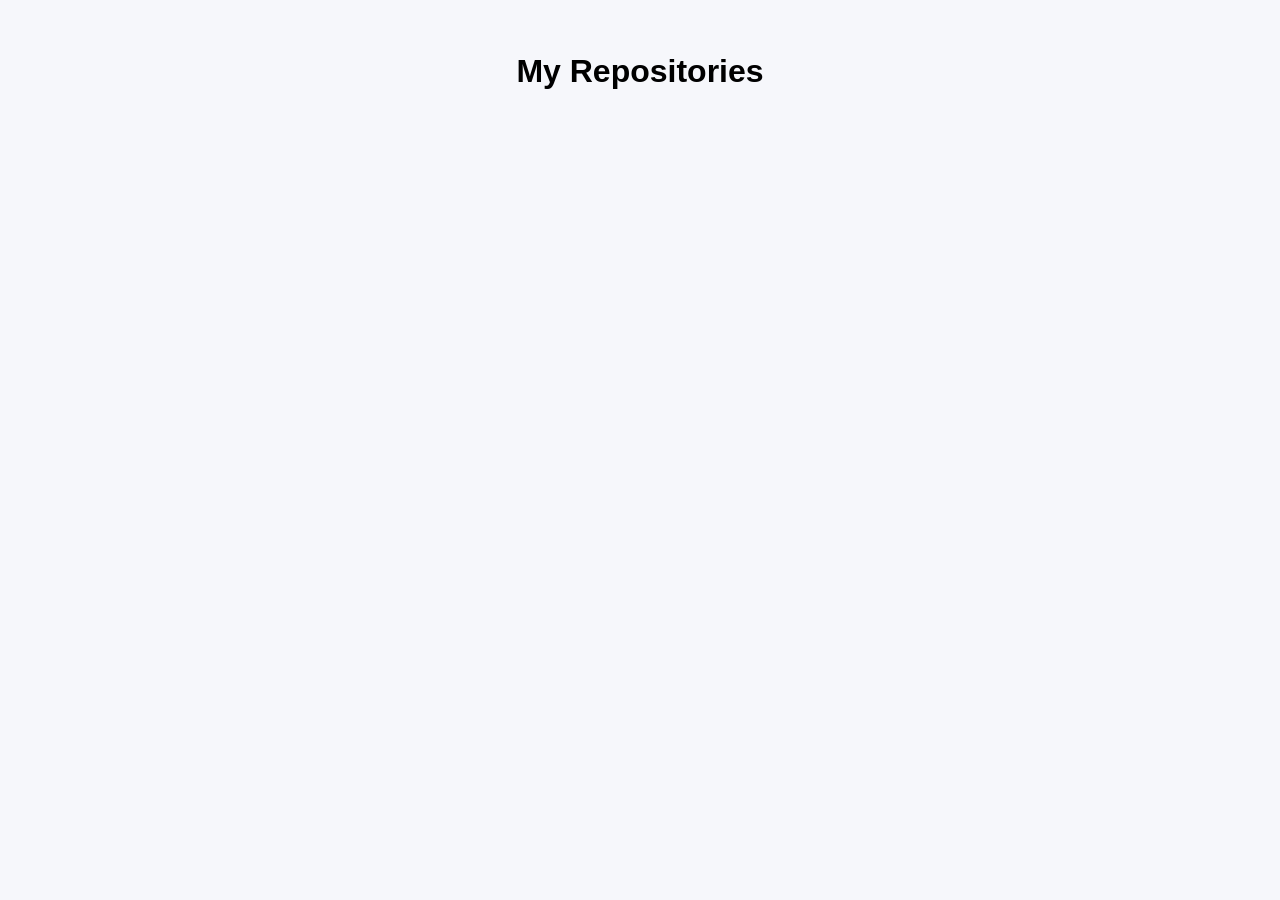
==== index.html @ da767511 "Add initial HTML, CSS, and JavaScript files for repository display Co-authored-by: Copilot <copilot@" ====
<!DOCTYPE html>
<html lang="en">
<head>
    <meta charset="UTF-8">
    <meta name="viewport" content="width=device-width, initial-scale=1.0">
    <link rel="stylesheet" href="style.css">
    <script src="index.js" defer></script>
    <title>Document</title>
</head>
<body>
  <main>
    <h1>My Repositories</h1>
    <div id="repos"></div>
  </main>
</body>
</html>
---- style.css ----
body {
    margin: 0;
    padding: 2rem;
    font-family: Arial, sans-serif;
    background: #f6f7fb;
}

body h1 {
    text-align: center;
    margin-bottom: 2rem;
}

#repos {
    width: min(100%, 960px);
    margin: 0 auto;
    display: grid;
    gap: 2rem;
}

.language-group h2 {
    margin: 0 0 1rem;
}

.repo-list {
    display: grid;
    gap: 1rem;
}

.repo-card {
    display: block;
    padding: 1rem;
    border-radius: 12px;
    background: white;
    color: inherit;
    text-decoration: none;
    box-shadow: 0 2px 10px rgba(0, 0, 0, 0.08);
}
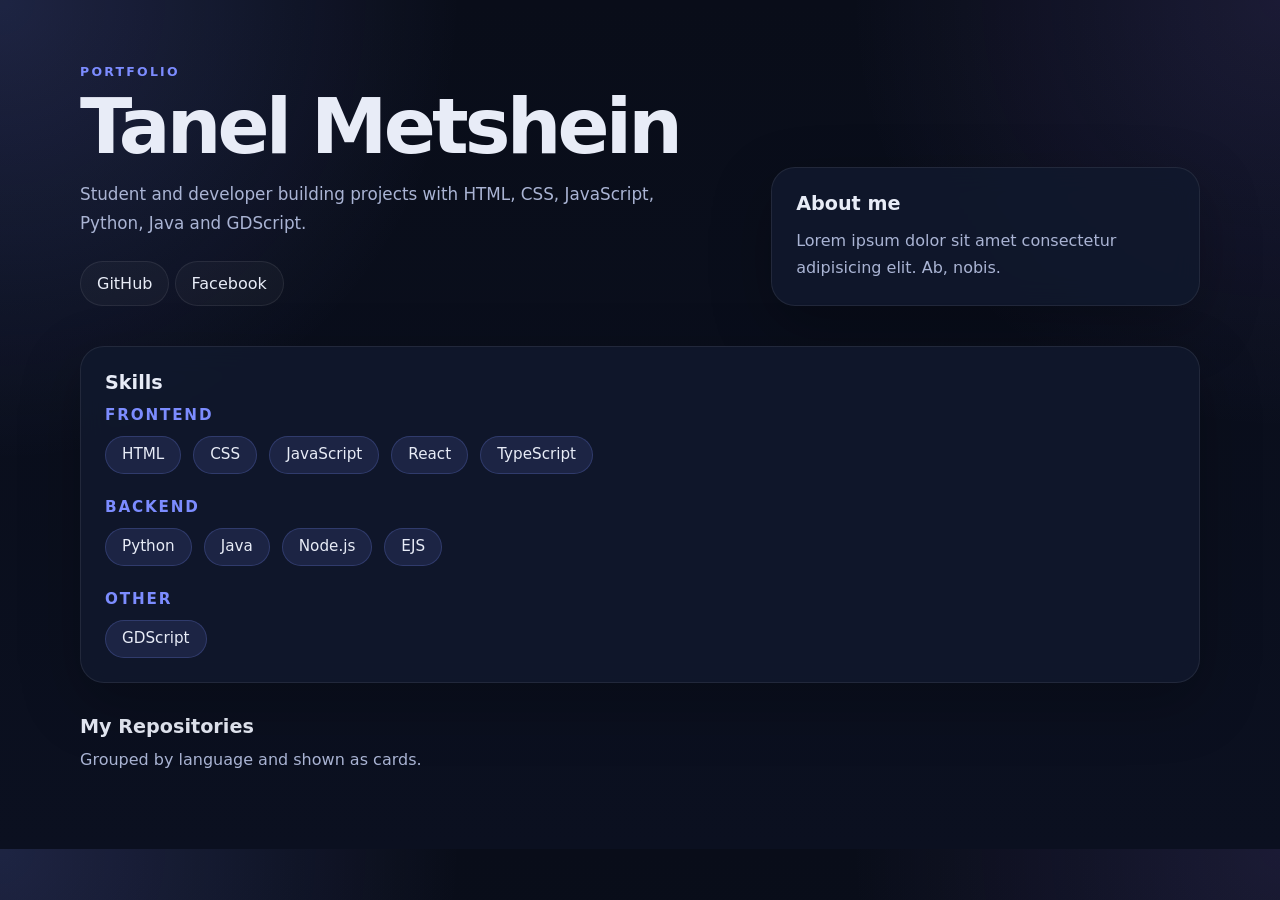
==== commit cbec3658: "Enhance portfolio layout and styling; add skills and social links sections" ====
--- a/index.html
+++ b/index.html
@@ -1,16 +1,75 @@
 <!DOCTYPE html>
 <html lang="en">
+
 <head>
     <meta charset="UTF-8">
     <meta name="viewport" content="width=device-width, initial-scale=1.0">
     <link rel="stylesheet" href="style.css">
     <script src="index.js" defer></script>
-    <title>Document</title>
+    <title>Tanel Metshein</title>
 </head>
+
 <body>
-  <main>
-    <h1>My Repositories</h1>
-    <div id="repos"></div>
-  </main>
+    <header class="hero">
+        <div class="container hero-grid">
+            <div>
+                <p class="eyebrow">Portfolio</p>
+                <h1>Tanel Metshein</h1>
+                <p class="tagline">Student and developer building projects with HTML, CSS, JavaScript, Python, Java and GDScript.</p>
+                <div class="social-links">
+                    <a href="https://github.com/w1ttyrat" target="_blank" rel="noopener noreferrer">GitHub</a>
+                    <a href="https://www.facebook.com/profile.php?id=100008876081985" target="_blank" rel="noopener noreferrer">Facebook</a>
+                </div>
+            </div>
+
+            <div class="hero-card">
+                <h2>About me</h2>
+                <p>Lorem ipsum dolor sit amet consectetur adipisicing elit. Ab, nobis.</p>
+            </div>
+        </div>
+    </header>
+
+    <main class="container">
+        <section class="skills-panel">
+            <h2>Skills</h2>
+            
+            <div class="skill-group">
+                <h3>Frontend</h3>
+                <div class="skill-tags">
+                    <span>HTML</span>
+                    <span>CSS</span>
+                    <span>JavaScript</span>
+                    <span>React</span>
+                    <span>TypeScript</span>
+                </div>
+            </div>
+
+            <div class="skill-group">
+                <h3>Backend</h3>
+                <div class="skill-tags">
+                    <span>Python</span>
+                    <span>Java</span>
+                    <span>Node.js</span>
+                    <span>EJS</span>
+                </div>
+            </div>
+
+            <div class="skill-group">
+                <h3>Other</h3>
+                <div class="skill-tags">
+                    <span>GDScript</span>
+                </div>
+            </div>
+        </section>
+
+        <section class="projects">
+            <div class="section-heading">
+                <h2>My Repositories</h2>
+                <p>Grouped by language and shown as cards.</p>
+            </div>
+            <div id="repos"></div>
+        </section>
+    </main>
 </body>
+
 </html>
--- a/style.css
+++ b/style.css
@@ -1,37 +1,255 @@
+:root {
+    --bg: #0b1020;
+    --surface: #11182d;
+    --surface-2: #17213a;
+    --text: #e8ecf7;
+    --muted: #aab4d4;
+    --accent: #7c8cff;
+    --accent-2: #9b7cff;
+    --border: rgba(255, 255, 255, 0.08);
+    --shadow: 0 20px 60px rgba(0, 0, 0, 0.25);
+}
+
+* {
+    box-sizing: border-box;
+}
+
+html {
+    scroll-behavior: smooth;
+}
+
 body {
     margin: 0;
-    padding: 2rem;
-    font-family: Arial, sans-serif;
-    background: #f6f7fb;
-}
-
-body h1 {
-    text-align: center;
-    margin-bottom: 2rem;
-}
-
-#repos {
-    width: min(100%, 960px);
+    font-family: Inter, system-ui, -apple-system, BlinkMacSystemFont, 'Segoe UI', sans-serif;
+    color: var(--text);
+    background:
+        radial-gradient(circle at top left, rgba(124, 140, 255, 0.18), transparent 30%),
+        radial-gradient(circle at top right, rgba(155, 124, 255, 0.12), transparent 28%),
+        linear-gradient(180deg, #090d19 0%, #0b1020 100%);
+}
+
+a {
+    color: inherit;
+}
+
+.container {
+    width: min(1120px, calc(100% - 2rem));
     margin: 0 auto;
-    display: grid;
-    gap: 2rem;
+}
+
+.hero {
+    padding: 4rem 0 2.5rem;
+}
+
+.hero-grid {
+    display: grid;
+    grid-template-columns: 1.4fr 0.9fr;
+    gap: 1.5rem;
+    align-items: stretch;
+}
+
+.eyebrow {
+    margin: 0 0 0.75rem;
+    color: var(--accent);
+    text-transform: uppercase;
+    letter-spacing: 0.18em;
+    font-size: 0.78rem;
+    font-weight: 700;
+}
+
+.hero h1 {
+    margin: 0;
+    font-size: clamp(2.6rem, 6vw, 5rem);
+    line-height: 0.95;
+    letter-spacing: -0.05em;
+}
+
+.tagline {
+    max-width: 58ch;
+    margin: 1rem 0 1.5rem;
+    color: var(--muted);
+    font-size: 1.05rem;
+    line-height: 1.7;
+}
+
+.hero-card, .skills-panel, .language-group, .repo-card {
+    border: 1px solid var(--border);
+    background: rgba(17, 24, 45, 0.88);
+    backdrop-filter: blur(14px);
+    box-shadow: var(--shadow);
+}
+
+.hero-card {
+    border-radius: 24px;
+    padding: 1.5rem;
+    align-self: end;
+}
+
+.hero-card h2, .skills-panel h2, .section-heading h2 {
+    margin: 0 0 0.75rem;
+    font-size: 1.2rem;
 }
 
 .language-group h2 {
     margin: 0 0 1rem;
+    font-size: 1.2rem;
+    color: var(--accent);
+    text-transform: uppercase;
+    letter-spacing: 0.12em;
+    font-weight: 600;
+    padding-bottom: 0.75rem;
+    border-bottom: 2px solid rgba(124, 140, 255, 0.3);
+}
+
+.hero-card p {
+    margin: 0;
+    color: var(--muted);
+    line-height: 1.7;
+}
+
+.social-links a {
+    display: inline-flex;
+    align-items: center;
+    justify-content: center;
+    padding: 0.75rem 1rem;
+    border-radius: 999px;
+    border: 1px solid var(--border);
+    text-decoration: none;
+    background: rgba(255, 255, 255, 0.03);
+    transition: transform 180ms ease, background 180ms ease, border-color 180ms ease;
+}
+
+.social-links a:hover {
+    transform: translateY(-2px);
+    border-color: rgba(124, 140, 255, 0.5);
+    background: rgba(124, 140, 255, 0.12);
+}
+
+main {
+    display: grid;
+    gap: 2rem;
+    padding-bottom: 4rem;
+}
+
+.skills-panel {
+    border-radius: 24px;
+    padding: 1.5rem;
+}
+
+.skill-tags {
+    display: flex;
+    flex-wrap: wrap;
+    gap: 0.75rem;
+    margin-top: 0.5rem;
+}
+
+.skill-tags span {
+    display: inline-flex;
+    align-items: center;
+    padding: 0.65rem 1rem;
+    border-radius: 999px;
+    background: rgba(124, 140, 255, 0.12);
+    color: var(--text);
+    border: 1px solid rgba(124, 140, 255, 0.22);
+    font-size: 0.95rem;
+    line-height: 1;
+}
+
+.skill-group {
+    margin-bottom: 1.5rem;
+}
+
+.skill-group h3 {
+    margin: 0 0 0.75rem;
+    color: var(--accent);
+    font-size: 0.95rem;
+    text-transform: uppercase;
+    letter-spacing: 0.12em;
+    font-weight: 600;
+}
+
+.skill-group:last-child {
+    margin-bottom: 0;
+}
+
+.projects {
+    display: grid;
+    gap: 1rem;
+}
+
+.section-heading p {
+    margin: 0;
+    color: var(--muted);
+}
+
+#repos {
+    display: grid;
+    gap: 1.5rem;
+}
+
+.language-group {
+    border-radius: 24px;
+    padding: 1.5rem;
 }
 
 .repo-list {
     display: grid;
+    grid-template-columns: repeat(auto-fit, minmax(220px, 1fr));
     gap: 1rem;
 }
 
 .repo-card {
     display: block;
     padding: 1rem;
-    border-radius: 12px;
-    background: white;
-    color: inherit;
+    border-radius: 18px;
     text-decoration: none;
-    box-shadow: 0 2px 10px rgba(0, 0, 0, 0.08);
+    transition: transform 180ms ease, border-color 180ms ease, background 180ms ease;
+    position: relative;
+    overflow: hidden;
+}
+
+.repo-card::before {
+    content: '';
+    position: absolute;
+    top: 0;
+    left: 0;
+    right: 0;
+    height: 3px;
+    background: linear-gradient(90deg, var(--accent), var(--accent-2));
+    opacity: 0;
+    transition: opacity 180ms ease;
+}
+
+.repo-card:hover::before {
+    opacity: 1;
+}
+
+.repo-card:hover {
+    transform: translateY(-3px);
+    border-color: rgba(124, 140, 255, 0.45);
+    background: rgba(124, 140, 255, 0.08);
+}
+
+.repo-card strong {
+    display: block;
+    margin-bottom: 0.45rem;
+    font-size: 1rem;
+    color: var(--text);
+}
+
+.repo-card p {
+    margin: 0;
+    color: var(--muted);
+    line-height: 1.6;
+    font-size: 0.95rem;
+}
+
+@media (max-width: 820px) {
+    .hero-grid {
+        grid-template-columns: 1fr;
+    }
+
+    .hero {
+        padding-top: 2rem;
+    }
 }
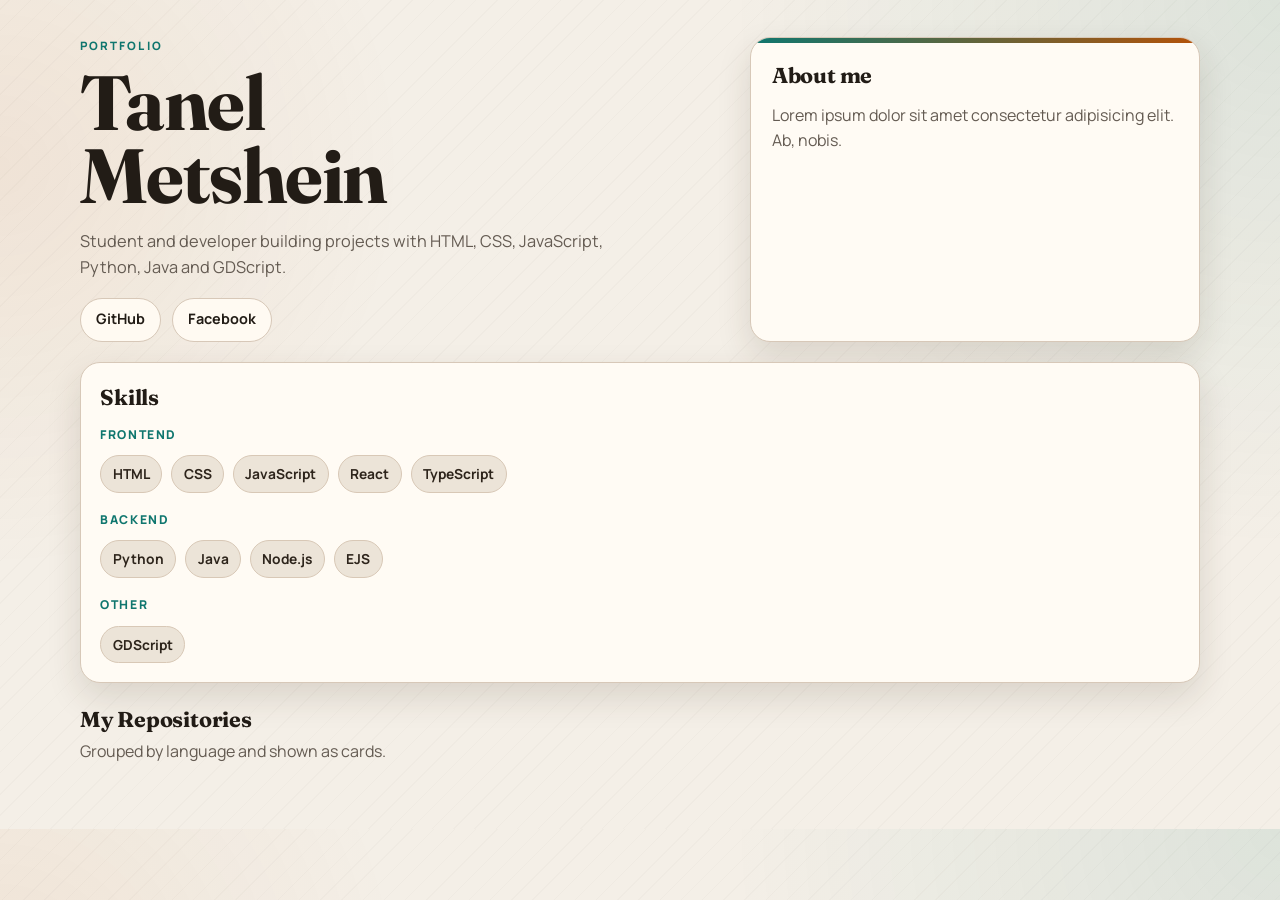
==== commit 226a64d8: "Update HTML and CSS for improved layout and styling; add font preconnect links" ====
--- a/index.html
+++ b/index.html
@@ -4,6 +4,8 @@
 <head>
     <meta charset="UTF-8">
     <meta name="viewport" content="width=device-width, initial-scale=1.0">
+    <link rel="preconnect" href="https://fonts.googleapis.com">
+    <link rel="preconnect" href="https://fonts.gstatic.com" crossorigin>
     <link rel="stylesheet" href="style.css">
     <script src="index.js" defer></script>
     <title>Tanel Metshein</title>
--- a/style.css
+++ b/style.css
@@ -1,13 +1,16 @@
+@import url('https://fonts.googleapis.com/css2?family=Manrope:wght@400;500;700;800&family=Fraunces:opsz,wght@9..144,600;9..144,700&display=swap');
+
 :root {
-    --bg: #0b1020;
-    --surface: #11182d;
-    --surface-2: #17213a;
-    --text: #e8ecf7;
-    --muted: #aab4d4;
-    --accent: #7c8cff;
-    --accent-2: #9b7cff;
-    --border: rgba(255, 255, 255, 0.08);
-    --shadow: 0 20px 60px rgba(0, 0, 0, 0.25);
+    --bg: #f4efe7;
+    --paper: #fffaf2;
+    --paper-2: #f7f1e8;
+    --ink: #221c16;
+    --muted: #645b52;
+    --line: #d7c8b8;
+    --accent: #0f766e;
+    --accent-2: #b45309;
+    --chip: #ece4d8;
+    --shadow: 0 14px 34px rgba(56, 39, 24, 0.14);
 }
 
 * {
@@ -20,12 +23,18 @@
 
 body {
     margin: 0;
-    font-family: Inter, system-ui, -apple-system, BlinkMacSystemFont, 'Segoe UI', sans-serif;
-    color: var(--text);
+    color: var(--ink);
+    font-family: "Manrope", "Segoe UI", sans-serif;
     background:
-        radial-gradient(circle at top left, rgba(124, 140, 255, 0.18), transparent 30%),
-        radial-gradient(circle at top right, rgba(155, 124, 255, 0.12), transparent 28%),
-        linear-gradient(180deg, #090d19 0%, #0b1020 100%);
+        radial-gradient(circle at 100% 0, rgba(15, 118, 110, 0.1), transparent 36%),
+        radial-gradient(circle at 0 20%, rgba(180, 83, 9, 0.08), transparent 28%),
+        repeating-linear-gradient(
+            -45deg,
+            transparent 0 14px,
+            rgba(34, 28, 22, 0.02) 14px 15px
+        ),
+        var(--bg);
+    line-height: 1.55;
 }
 
 a {
@@ -33,223 +42,271 @@
 }
 
 .container {
-    width: min(1120px, calc(100% - 2rem));
+    width: min(1120px, calc(100% - 2.4rem));
     margin: 0 auto;
 }
 
 .hero {
-    padding: 4rem 0 2.5rem;
+    padding: 2.3rem 0 1.25rem;
 }
 
 .hero-grid {
     display: grid;
-    grid-template-columns: 1.4fr 0.9fr;
-    gap: 1.5rem;
+    grid-template-columns: 1.3fr 0.9fr;
+    gap: 1.25rem;
     align-items: stretch;
 }
 
 .eyebrow {
-    margin: 0 0 0.75rem;
+    margin: 0 0 0.8rem;
     color: var(--accent);
     text-transform: uppercase;
+    font-size: 0.72rem;
     letter-spacing: 0.18em;
-    font-size: 0.78rem;
-    font-weight: 700;
+    font-weight: 800;
 }
 
 .hero h1 {
     margin: 0;
-    font-size: clamp(2.6rem, 6vw, 5rem);
+    font-family: "Fraunces", Georgia, serif;
+    font-size: clamp(2.2rem, 6vw, 4.8rem);
     line-height: 0.95;
-    letter-spacing: -0.05em;
+    letter-spacing: -0.02em;
+    max-width: 9ch;
 }
 
 .tagline {
-    max-width: 58ch;
-    margin: 1rem 0 1.5rem;
+    margin: 1rem 0 1.1rem;
+    max-width: 56ch;
     color: var(--muted);
-    font-size: 1.05rem;
-    line-height: 1.7;
-}
-
-.hero-card, .skills-panel, .language-group, .repo-card {
-    border: 1px solid var(--border);
-    background: rgba(17, 24, 45, 0.88);
-    backdrop-filter: blur(14px);
+    font-size: 1.02rem;
+}
+
+.hero-card,
+.skills-panel,
+.language-group,
+.repo-card {
+    background: color-mix(in srgb, var(--paper) 88%, white 12%);
+    border: 1px solid var(--line);
     box-shadow: var(--shadow);
 }
 
 .hero-card {
-    border-radius: 24px;
-    padding: 1.5rem;
-    align-self: end;
-}
-
-.hero-card h2, .skills-panel h2, .section-heading h2 {
-    margin: 0 0 0.75rem;
-    font-size: 1.2rem;
-}
-
-.language-group h2 {
-    margin: 0 0 1rem;
-    font-size: 1.2rem;
-    color: var(--accent);
-    text-transform: uppercase;
-    letter-spacing: 0.12em;
-    font-weight: 600;
-    padding-bottom: 0.75rem;
-    border-bottom: 2px solid rgba(124, 140, 255, 0.3);
+    border-radius: 20px;
+    padding: 1.3rem;
+    position: relative;
+    overflow: hidden;
+}
+
+.hero-card::before {
+    content: "";
+    position: absolute;
+    inset: 0 auto auto 0;
+    width: 100%;
+    height: 5px;
+    background: linear-gradient(90deg, var(--accent), var(--accent-2));
+}
+
+.hero-card h2,
+.skills-panel h2,
+.section-heading h2 {
+    margin: 0 0 0.7rem;
+    font-family: "Fraunces", Georgia, serif;
+    font-size: 1.35rem;
+    letter-spacing: -0.01em;
 }
 
 .hero-card p {
     margin: 0;
     color: var(--muted);
-    line-height: 1.7;
+}
+
+.social-links {
+    display: flex;
+    flex-wrap: wrap;
+    gap: 0.65rem;
 }
 
 .social-links a {
     display: inline-flex;
     align-items: center;
     justify-content: center;
-    padding: 0.75rem 1rem;
+    padding: 0.62rem 0.95rem;
     border-radius: 999px;
-    border: 1px solid var(--border);
+    border: 1px solid var(--line);
+    background: var(--paper);
     text-decoration: none;
-    background: rgba(255, 255, 255, 0.03);
-    transition: transform 180ms ease, background 180ms ease, border-color 180ms ease;
+    font-weight: 700;
+    font-size: 0.9rem;
+    transition: transform 160ms ease, border-color 160ms ease, background 160ms ease;
 }
 
 .social-links a:hover {
     transform: translateY(-2px);
-    border-color: rgba(124, 140, 255, 0.5);
-    background: rgba(124, 140, 255, 0.12);
+    background: #ffffff;
+    border-color: color-mix(in srgb, var(--accent) 40%, var(--line));
 }
 
 main {
     display: grid;
-    gap: 2rem;
-    padding-bottom: 4rem;
+    gap: 1.25rem;
+    padding-bottom: 3.25rem;
 }
 
 .skills-panel {
-    border-radius: 24px;
-    padding: 1.5rem;
+    border-radius: 20px;
+    padding: 1.15rem 1.2rem;
+}
+
+.skill-group {
+    margin-bottom: 1.15rem;
+}
+
+.skill-group:last-child {
+    margin-bottom: 0;
+}
+
+.skill-group h3 {
+    margin: 0 0 0.65rem;
+    color: var(--accent);
+    font-size: 0.76rem;
+    text-transform: uppercase;
+    letter-spacing: 0.13em;
+    font-weight: 800;
 }
 
 .skill-tags {
     display: flex;
     flex-wrap: wrap;
-    gap: 0.75rem;
-    margin-top: 0.5rem;
+    gap: 0.55rem;
 }
 
 .skill-tags span {
     display: inline-flex;
     align-items: center;
-    padding: 0.65rem 1rem;
+    padding: 0.45rem 0.72rem;
     border-radius: 999px;
-    background: rgba(124, 140, 255, 0.12);
-    color: var(--text);
-    border: 1px solid rgba(124, 140, 255, 0.22);
-    font-size: 0.95rem;
-    line-height: 1;
-}
-
-.skill-group {
-    margin-bottom: 1.5rem;
-}
-
-.skill-group h3 {
-    margin: 0 0 0.75rem;
+    border: 1px solid #d8c8b6;
+    background: var(--chip);
+    font-size: 0.86rem;
+    font-weight: 700;
+    color: #2d241b;
+}
+
+.projects {
+    display: grid;
+    gap: 0.8rem;
+}
+
+.section-heading h2 {
+    margin-bottom: 0.2rem;
+}
+
+.section-heading p {
+    margin: 0;
+    color: var(--muted);
+}
+
+#repos {
+    display: grid;
+    gap: 1rem;
+}
+
+.language-group {
+    border-radius: 20px;
+    padding: 1.05rem;
+}
+
+.language-group h2 {
+    margin: 0 0 0.85rem;
+    font-size: 0.9rem;
+    font-weight: 800;
+    text-transform: uppercase;
+    letter-spacing: 0.14em;
     color: var(--accent);
-    font-size: 0.95rem;
-    text-transform: uppercase;
-    letter-spacing: 0.12em;
-    font-weight: 600;
-}
-
-.skill-group:last-child {
-    margin-bottom: 0;
-}
-
-.projects {
-    display: grid;
-    gap: 1rem;
-}
-
-.section-heading p {
-    margin: 0;
-    color: var(--muted);
-}
-
-#repos {
-    display: grid;
-    gap: 1.5rem;
-}
-
-.language-group {
-    border-radius: 24px;
-    padding: 1.5rem;
+    border-bottom: 1px dashed #cbb79f;
+    padding-bottom: 0.55rem;
 }
 
 .repo-list {
     display: grid;
-    grid-template-columns: repeat(auto-fit, minmax(220px, 1fr));
-    gap: 1rem;
+    grid-template-columns: repeat(auto-fit, minmax(230px, 1fr));
+    gap: 0.8rem;
 }
 
 .repo-card {
     display: block;
-    padding: 1rem;
-    border-radius: 18px;
+    border-radius: 14px;
+    padding: 0.9rem;
     text-decoration: none;
-    transition: transform 180ms ease, border-color 180ms ease, background 180ms ease;
     position: relative;
-    overflow: hidden;
-}
-
-.repo-card::before {
-    content: '';
+    background: linear-gradient(180deg, #fffdf8 0%, #fff8ee 100%);
+    transition: transform 160ms ease, box-shadow 160ms ease, border-color 160ms ease;
+}
+
+.repo-card::after {
+    content: "";
     position: absolute;
-    top: 0;
-    left: 0;
-    right: 0;
-    height: 3px;
-    background: linear-gradient(90deg, var(--accent), var(--accent-2));
-    opacity: 0;
-    transition: opacity 180ms ease;
-}
-
-.repo-card:hover::before {
-    opacity: 1;
+    right: 0.7rem;
+    top: 0.7rem;
+    width: 8px;
+    height: 8px;
+    border-radius: 999px;
+    background: color-mix(in srgb, var(--accent) 70%, white 30%);
+    opacity: 0.35;
+    transition: opacity 160ms ease;
 }
 
 .repo-card:hover {
     transform: translateY(-3px);
-    border-color: rgba(124, 140, 255, 0.45);
-    background: rgba(124, 140, 255, 0.08);
+    border-color: #ccb89f;
+    box-shadow: 0 10px 24px rgba(58, 40, 23, 0.15);
+}
+
+.repo-card:hover::after {
+    opacity: 1;
 }
 
 .repo-card strong {
     display: block;
-    margin-bottom: 0.45rem;
-    font-size: 1rem;
-    color: var(--text);
+    margin-bottom: 0.35rem;
+    font-size: 0.98rem;
 }
 
 .repo-card p {
     margin: 0;
-    color: var(--muted);
-    line-height: 1.6;
-    font-size: 0.95rem;
-}
-
-@media (max-width: 820px) {
+    color: #62584f;
+    font-size: 0.9rem;
+    line-height: 1.45;
+}
+
+.language-group,
+.skills-panel,
+.hero-card {
+    animation: slideIn 420ms ease both;
+}
+
+@keyframes slideIn {
+    from {
+        opacity: 0;
+        transform: translateY(8px);
+    }
+    to {
+        opacity: 1;
+        transform: translateY(0);
+    }
+}
+
+@media (max-width: 900px) {
     .hero-grid {
         grid-template-columns: 1fr;
     }
 
     .hero {
-        padding-top: 2rem;
+        padding-top: 1.35rem;
+    }
+
+    .hero h1 {
+        max-width: 100%;
     }
 }
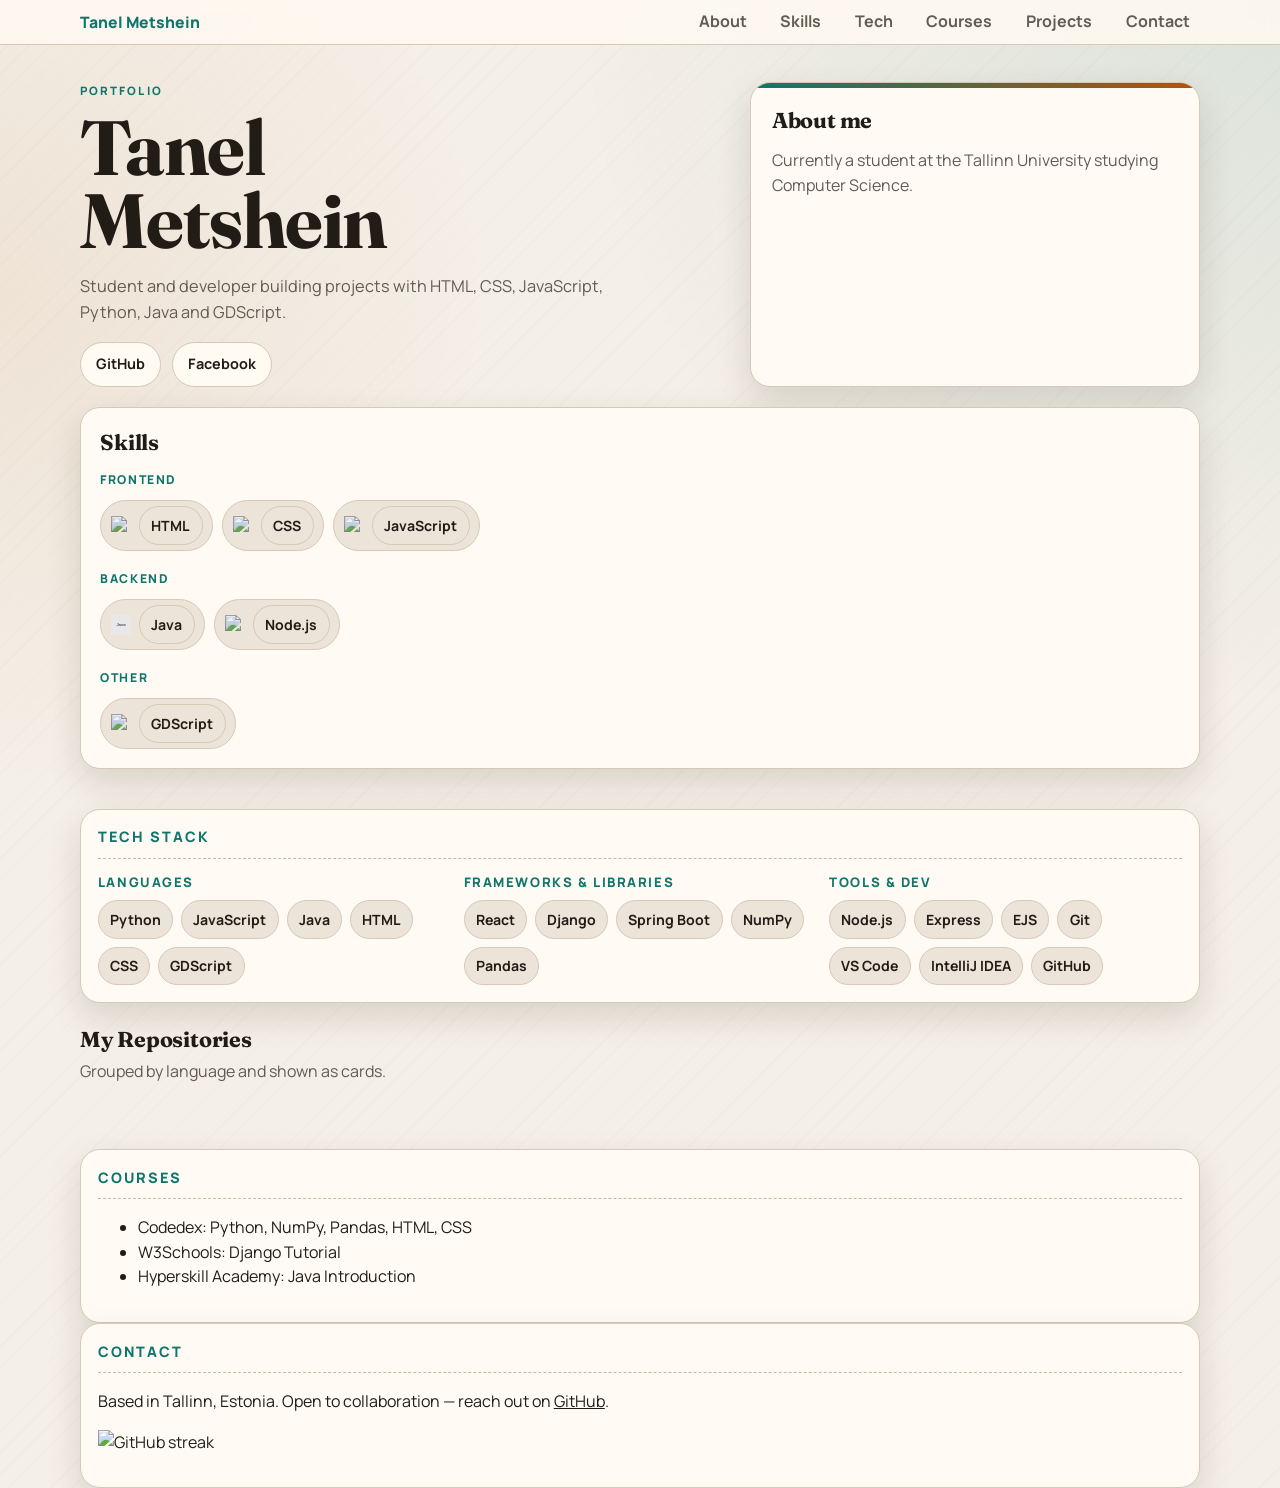
==== commit 5ab7e23d: "Enhance navigation and layout; add skills, tech stack, and courses sections with improved styling Co" ====
--- a/index.html
+++ b/index.html
@@ -11,22 +11,38 @@
     <title>Tanel Metshein</title>
 </head>
 
-<body>
+<body id="home">
+    <nav class="site-nav">
+        <div class="container nav-grid">
+            <a class="nav-brand" href="#home">Tanel Metshein</a>
+            <ul class="nav-links">
+                <li><a href="#about">About</a></li>
+                <li><a href="#skills">Skills</a></li>
+                <li><a href="#tech">Tech</a></li>
+                <li><a href="#courses">Courses</a></li>
+                <li><a href="#projects">Projects</a></li>
+                <li><a href="#contact">Contact</a></li>
+            </ul>
+        </div>
+    </nav>
+
     <header class="hero">
         <div class="container hero-grid">
-            <div>
+            <div id="about">
                 <p class="eyebrow">Portfolio</p>
                 <h1>Tanel Metshein</h1>
-                <p class="tagline">Student and developer building projects with HTML, CSS, JavaScript, Python, Java and GDScript.</p>
+                <p class="tagline">Student and developer building projects with HTML, CSS, JavaScript, Python, Java and
+                    GDScript.</p>
                 <div class="social-links">
                     <a href="https://github.com/w1ttyrat" target="_blank" rel="noopener noreferrer">GitHub</a>
-                    <a href="https://www.facebook.com/profile.php?id=100008876081985" target="_blank" rel="noopener noreferrer">Facebook</a>
+                    <a href="https://www.facebook.com/profile.php?id=100008876081985" target="_blank"
+                        rel="noopener noreferrer">Facebook</a>
                 </div>
             </div>
 
             <div class="hero-card">
                 <h2>About me</h2>
-                <p>Lorem ipsum dolor sit amet consectetur adipisicing elit. Ab, nobis.</p>
+                <p>Currently a student at the Tallinn University studying Computer Science.</p>
             </div>
         </div>
     </header>
@@ -34,35 +50,93 @@
     <main class="container">
         <section class="skills-panel">
             <h2>Skills</h2>
-            
+
             <div class="skill-group">
                 <h3>Frontend</h3>
-                <div class="skill-tags">
-                    <span>HTML</span>
-                    <span>CSS</span>
-                    <span>JavaScript</span>
-                    <span>React</span>
-                    <span>TypeScript</span>
+                <div class="skill-tags skill-icons">
+                    <div class="skill">
+                        <img src="https://cdn.jsdelivr.net/npm/simple-icons@v9/icons/html5.svg" alt="HTML5 logo" />
+                        <span>HTML</span>
+                    </div>
+                    <div class="skill">
+                        <img src="https://cdn.jsdelivr.net/npm/simple-icons@v9/icons/css3.svg" alt="CSS3 logo" />
+                        <span>CSS</span>
+                    </div>
+                    <div class="skill">
+                        <img src="https://cdn.jsdelivr.net/npm/simple-icons@v9/icons/javascript.svg"
+                            alt="JavaScript logo" />
+                        <span>JavaScript</span>
+                    </div>
                 </div>
             </div>
 
             <div class="skill-group">
                 <h3>Backend</h3>
-                <div class="skill-tags">
-                    <span>Python</span>
-                    <span>Java</span>
-                    <span>Node.js</span>
-                    <span>EJS</span>
+                <div class="skill-tags skill-icons">
+                    <div class="skill">
+                        <img src="https://cdn.jsdelivr.net/npm/simple-icons@latest/icons/java.svg" alt="Java logo" onerror="this.onerror=null;this.src='data:image/svg+xml;utf8,<svg xmlns=&quot;http://www.w3.org/2000/svg&quot; width=&quot;64&quot; height=&quot;64&quot;><rect fill=&quot;%23f3f4f6&quot; width=&quot;100%25&quot; height=&quot;100%25&quot;/><text x=&quot;50%25&quot; y=&quot;50%25&quot; dominant-baseline=&quot;middle&quot; text-anchor=&quot;middle&quot; font-family=&quot;Arial,Helvetica,sans-serif&quot; font-size=&quot;14&quot; fill=&quot;%23111&quot;>Java</text></svg>'" />
+                        <span>Java</span>
+                    </div>
+                    <div class="skill">
+                        <img src="https://cdn.jsdelivr.net/npm/simple-icons@v9/icons/nodedotjs.svg" alt="Node.js logo" />
+                        <span>Node.js</span>
+                    </div>
                 </div>
             </div>
 
             <div class="skill-group">
                 <h3>Other</h3>
-                <div class="skill-tags">
-                    <span>GDScript</span>
+                <div class="skill-tags skill-icons">
+                    <div class="skill">
+                        <img src="https://cdn.jsdelivr.net/npm/simple-icons@v9/icons/godotengine.svg" alt="GDScript logo" />
+                        <span>GDScript</span>
+                    </div>
                 </div>
             </div>
         </section>
+
+        <section id="tech" class="container"></section>
+        <div class="language-group tech-stack">
+            <h2>Tech Stack</h2>
+
+            <div class="tech-grid">
+                <div class="tech-col">
+                    <h3>Languages</h3>
+                    <div class="tech-chips">
+                        <span>Python</span>
+                        <span>JavaScript</span>
+                        <span>Java</span>
+                        <span>HTML</span>
+                        <span>CSS</span>
+                        <span>GDScript</span>
+                    </div>
+                </div>
+
+                <div class="tech-col">
+                    <h3>Frameworks & Libraries</h3>
+                    <div class="tech-chips">
+                        <span>React</span>
+                        <span>Django</span>
+                        <span>Spring Boot</span>
+                        <span>NumPy</span>
+                        <span>Pandas</span>
+                    </div>
+                </div>
+
+                <div class="tech-col">
+                    <h3>Tools & Dev</h3>
+                    <div class="tech-chips">
+                        <span>Node.js</span>
+                        <span>Express</span>
+                        <span>EJS</span>
+                        <span>Git</span>
+                        <span>VS Code</span>
+                        <span>IntelliJ IDEA</span>
+                        <span>GitHub</span>
+                    </div>
+                </div>
+            </div>
+        </div>
 
         <section class="projects">
             <div class="section-heading">
@@ -72,6 +146,25 @@
             <div id="repos"></div>
         </section>
     </main>
+    <section id="courses" class="container">
+        <div class="language-group">
+            <h2>Courses</h2>
+            <ul>
+                <li>Codedex: Python, NumPy, Pandas, HTML, CSS</li>
+                <li>W3Schools: Django Tutorial</li>
+                <li>Hyperskill Academy: Java Introduction</li>
+            </ul>
+        </div>
+    </section>
+
+    <section id="contact" class="container">
+        <div class="language-group">
+            <h2>Contact</h2>
+            <p>Based in Tallinn, Estonia. Open to collaboration — reach out on <a href="https://github.com/w1ttyrat" target="_blank">GitHub</a>.</p>
+            <p><img src="https://github-readme-streak-stats.herokuapp.com/?user=w1ttyrat&theme=radical"
+                    alt="GitHub streak" /></p>
+        </div>
+    </section>
 </body>
 
 </html>
--- a/style.css
+++ b/style.css
@@ -309,4 +309,123 @@
     .hero h1 {
         max-width: 100%;
     }
+}
+
+.site-nav {
+    position: sticky;
+    top: 0;
+    z-index: 50;
+    backdrop-filter: blur(6px);
+    background: color-mix(in srgb, var(--paper) 86%, transparent 14%);
+    border-bottom: 1px solid var(--line);
+}
+.site-nav .nav-grid {
+    display: flex;
+    align-items: center;
+    justify-content: space-between;
+    gap: 1rem;
+    padding: 0.6rem 0;
+}
+.nav-brand {
+    font-weight: 800;
+    color: var(--accent);
+    text-decoration: none;
+    font-size: 0.98rem;
+}
+.nav-links {
+    list-style: none;
+    display: flex;
+    gap: 0.8rem;
+    margin: 0;
+    padding: 0;
+}
+.nav-links a {
+    text-decoration: none;
+    padding: 0.45rem 0.65rem;
+    border-radius: 8px;
+    color: var(--muted);
+    font-weight: 700;
+}
+.nav-links a:hover {
+    color: var(--ink);
+    background: color-mix(in srgb, var(--chip) 60%, transparent 40%);
+}
+
+@media (max-width: 700px) {
+    .nav-links {
+        display: none;
+    }
+}
+
+.tech-stack .tech-grid {
+    display: grid;
+    grid-template-columns: repeat(auto-fit, minmax(180px, 1fr));
+    gap: 0.8rem;
+    margin-top: 0.6rem;
+}
+
+.tech-stack h3 {
+    margin: 0 0 0.5rem;
+    font-size: 0.82rem;
+    color: var(--accent);
+    text-transform: uppercase;
+    letter-spacing: 0.12em;
+    font-weight: 800;
+}
+
+.tech-chips {
+    display: flex;
+    flex-wrap: wrap;
+    gap: 0.5rem;
+}
+
+.tech-chips span {
+    padding: 0.45rem 0.7rem;
+    border-radius: 999px;
+    background: var(--chip);
+    border: 1px solid var(--line);
+    font-weight: 700;
+    font-size: 0.88rem;
+    color: var(--ink);
+}
+
+.skills-icons {
+    display: flex;
+    flex-wrap: wrap;
+    gap: 0.6rem;
+    align-items: center;
+}
+
+.skill {
+    display: inline-flex;
+    align-items: center;
+    gap: 0.5rem;
+    padding: 0.35rem 0.6rem;
+    border-radius: 999px;
+    background: var(--chip);
+    border: 1px solid var(--line);
+}
+
+.skill img {
+    width: 20px;
+    height: 20px;
+    display: block;
+    filter: grayscale(0.15) contrast(0.9);
+}
+
+.skill span {
+    font-weight: 700;
+    font-size: 0.88rem;
+    color: var(--ink);
+}
+
+@media (max-width: 700px) {
+    .skill img {
+        width: 18px;
+        height: 18px;
+    }
+
+    .skill span {
+        font-size: 0.82rem;
+    }
 }
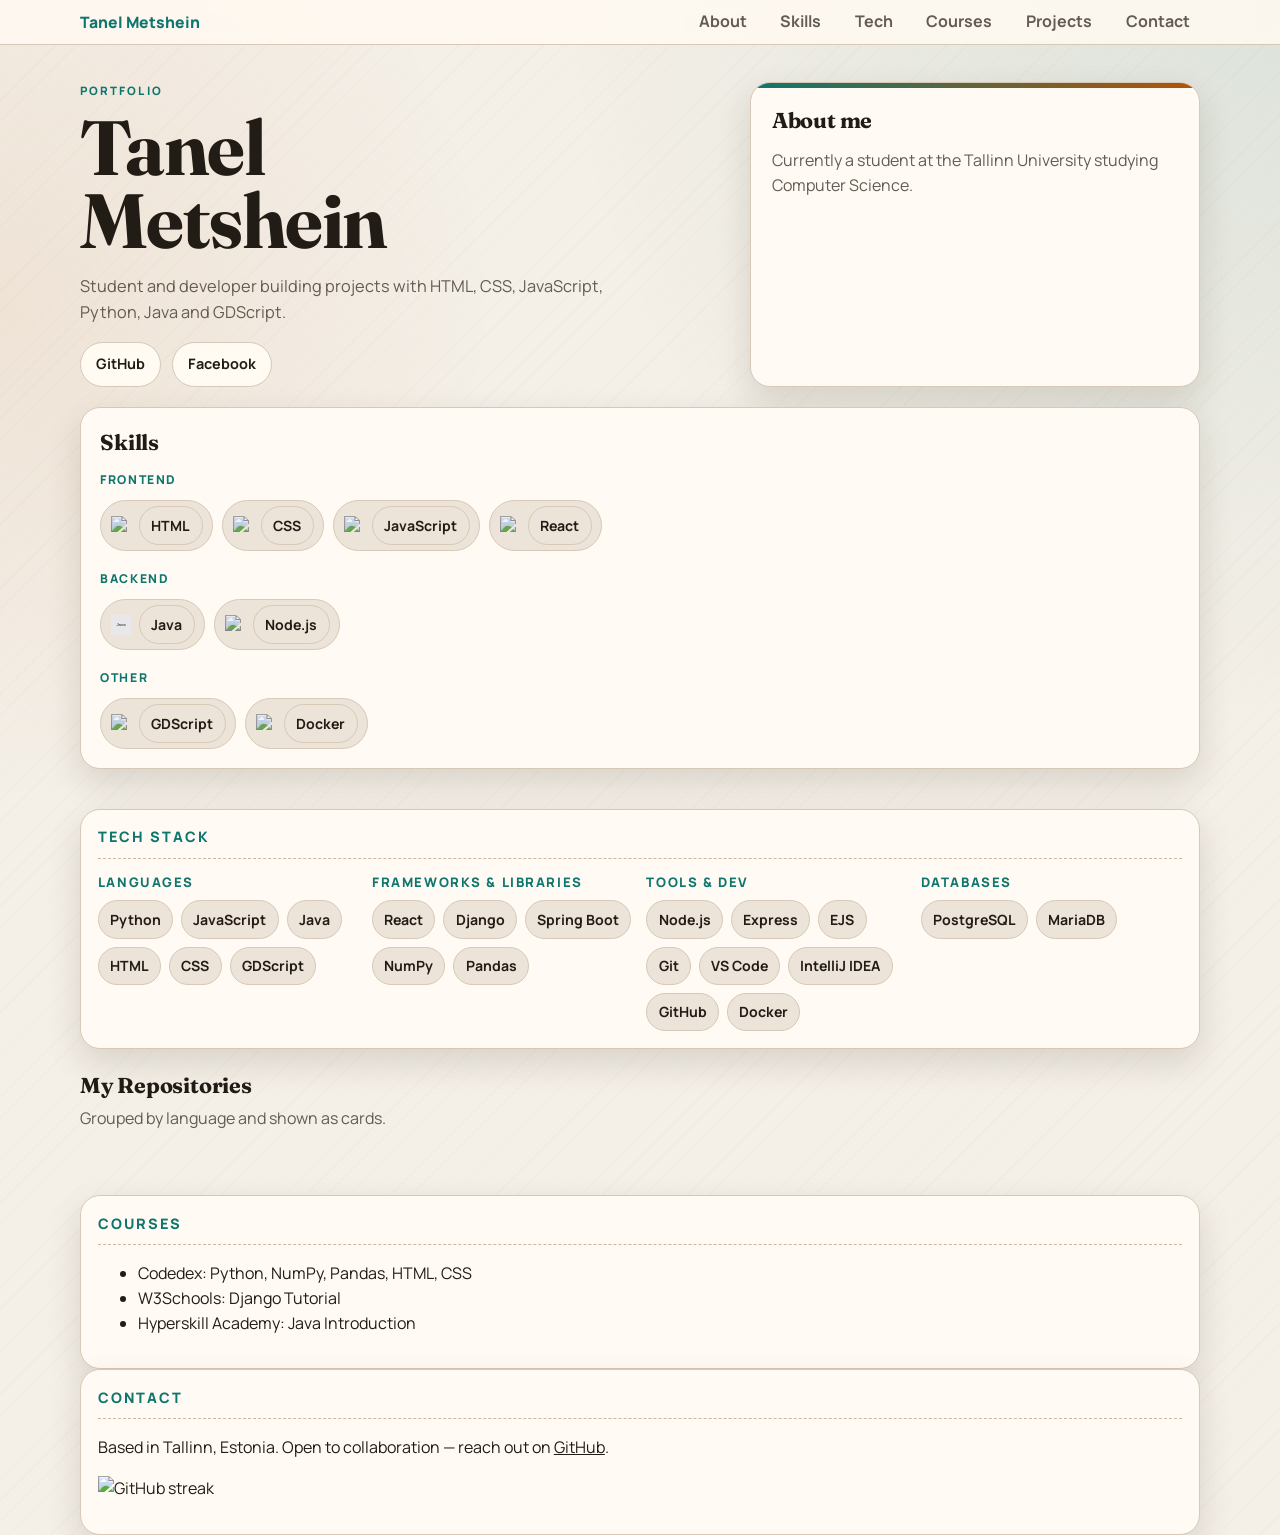
==== commit e9c3f112: "Add React and Docker skills; introduce Databases section in tech stack" ====
--- a/index.html
+++ b/index.html
@@ -67,6 +67,10 @@
                             alt="JavaScript logo" />
                         <span>JavaScript</span>
                     </div>
+                    <div class="skill">
+                        <img src="https://cdn.jsdelivr.net/npm/simple-icons@9.21.0/icons/react.svg" alt="React logo">
+                        <span>React</span>
+                    </div>
                 </div>
             </div>
 
@@ -90,6 +94,10 @@
                     <div class="skill">
                         <img src="https://cdn.jsdelivr.net/npm/simple-icons@v9/icons/godotengine.svg" alt="GDScript logo" />
                         <span>GDScript</span>
+                    </div>
+                    <div class="skill">
+                        <img src="https://cdn.jsdelivr.net/npm/simple-icons@9.21.0/icons/docker.svg" alt="docker logo">
+                        <span>Docker</span>
                     </div>
                 </div>
             </div>
@@ -133,6 +141,15 @@
                         <span>VS Code</span>
                         <span>IntelliJ IDEA</span>
                         <span>GitHub</span>
+                        <span>Docker</span>
+                    </div>
+                </div>
+
+                <div class="tech-col">
+                    <h3>Databases</h3>
+                    <div class="tech-chips">
+                        <span>PostgreSQL</span>
+                        <span>MariaDB</span>
                     </div>
                 </div>
             </div>
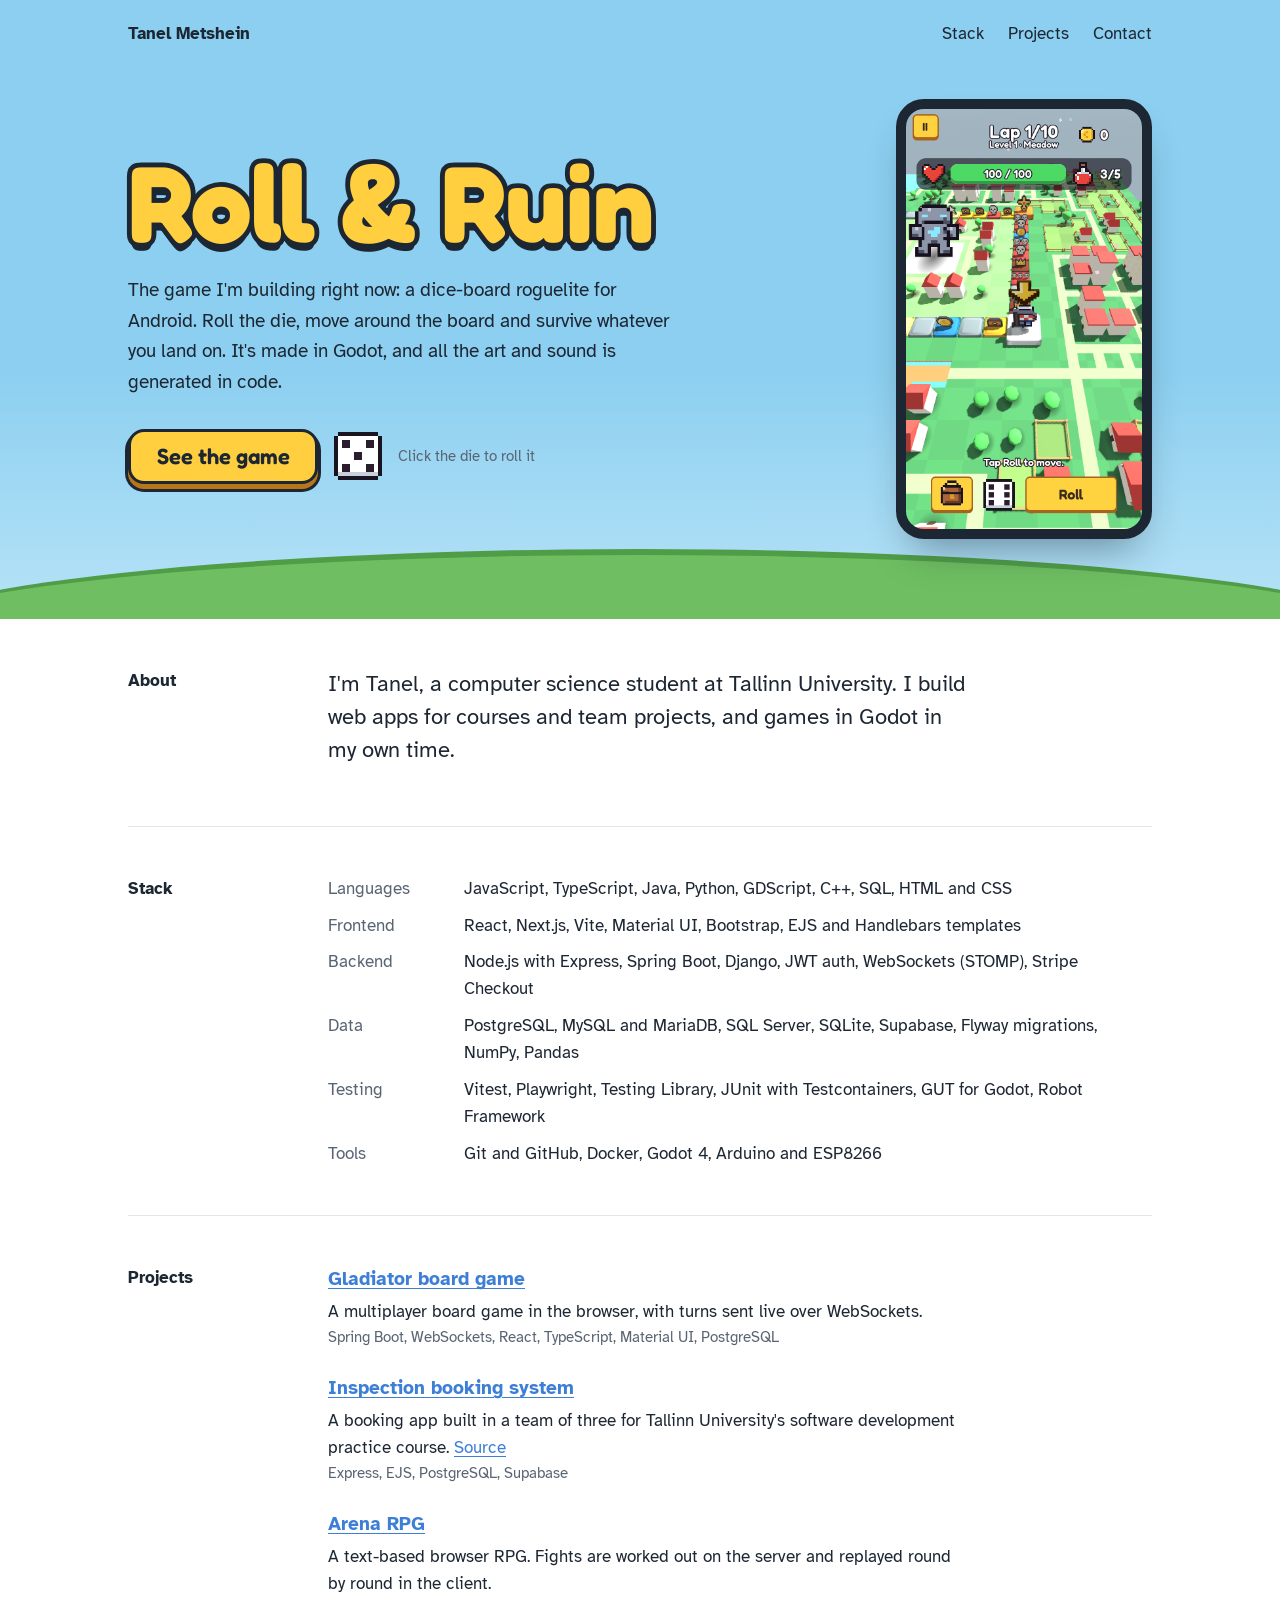
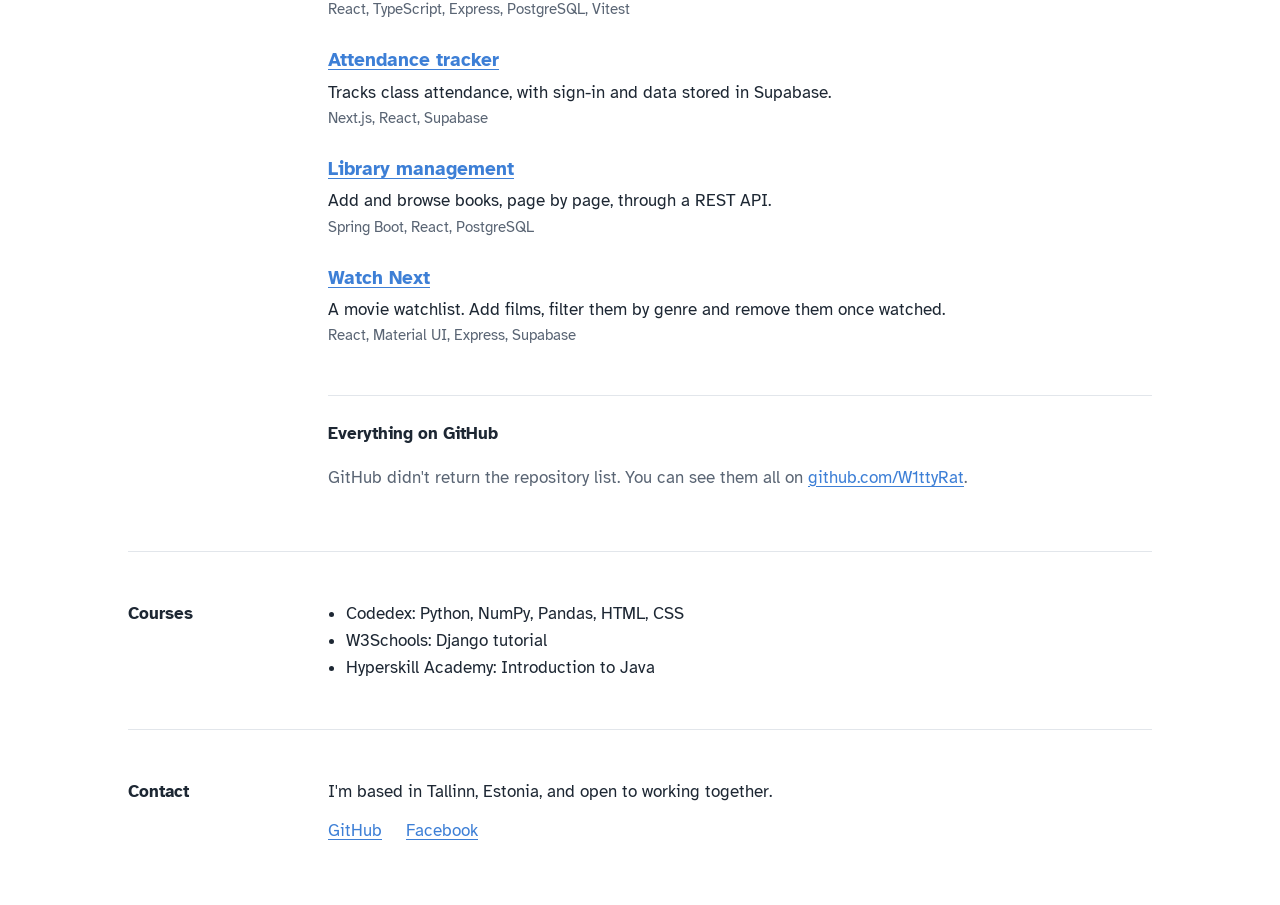
==== commit f32e30c5: "Redesign portfolio and add Roll & Ruin page Replace the card layout with a plain two-column page, ad" ====
--- a/index.html
+++ b/index.html
@@ -4,184 +4,139 @@
 <head>
     <meta charset="UTF-8">
     <meta name="viewport" content="width=device-width, initial-scale=1.0">
+    <meta name="description" content="Tanel Metshein, computer science student in Tallinn. Web apps and games.">
     <link rel="preconnect" href="https://fonts.googleapis.com">
     <link rel="preconnect" href="https://fonts.gstatic.com" crossorigin>
+    <link rel="stylesheet"
+        href="https://fonts.googleapis.com/css2?family=Atkinson+Hyperlegible:wght@400;700&family=Fredoka:wght@500;600;700&display=swap">
     <link rel="stylesheet" href="style.css">
     <script src="index.js" defer></script>
     <title>Tanel Metshein</title>
 </head>
 
-<body id="home">
-    <nav class="site-nav">
-        <div class="container nav-grid">
-            <a class="nav-brand" href="#home">Tanel Metshein</a>
-            <ul class="nav-links">
-                <li><a href="#about">About</a></li>
-                <li><a href="#skills">Skills</a></li>
-                <li><a href="#tech">Tech</a></li>
-                <li><a href="#courses">Courses</a></li>
+<body>
+    <header class="sky">
+        <nav class="wrap nav">
+            <a class="nav-name" href="#about">Tanel Metshein</a>
+            <ul>
+                <li><a href="#stack">Stack</a></li>
                 <li><a href="#projects">Projects</a></li>
                 <li><a href="#contact">Contact</a></li>
             </ul>
-        </div>
-    </nav>
+        </nav>
 
-    <header class="hero">
-        <div class="container hero-grid">
-            <div id="about">
-                <p class="eyebrow">Portfolio</p>
-                <h1>Tanel Metshein</h1>
-                <p class="tagline">Student and developer building projects with HTML, CSS, JavaScript, Python, Java and
-                    GDScript.</p>
-                <div class="social-links">
-                    <a href="https://github.com/w1ttyrat" target="_blank" rel="noopener noreferrer">GitHub</a>
-                    <a href="https://www.facebook.com/profile.php?id=100008876081985" target="_blank"
-                        rel="noopener noreferrer">Facebook</a>
+        <div class="wrap hero">
+            <div class="hero-text">
+                <h1 class="game-title">Roll &amp; Ruin</h1>
+                <p class="hero-lede">The game I'm building right now: a dice-board roguelite for Android. Roll the
+                    die, move around the board and survive whatever you land on. It's made in Godot, and all the art
+                    and sound is generated in code.</p>
+                <div class="hero-actions">
+                    <a class="btn-gold" href="rollandruin/">See the game</a>
+                    <button class="die" type="button" aria-label="Roll the die">
+                        <img src="rollandruin/img/die_5.png" alt="" width="48" height="48">
+                    </button>
+                    <span class="die-note" aria-live="polite">Click the die to roll it</span>
                 </div>
             </div>
-
-            <div class="hero-card">
-                <h2>About me</h2>
-                <p>Currently a student at the Tallinn University studying Computer Science.</p>
-            </div>
+            <a class="phone" href="rollandruin/" aria-label="Roll & Ruin: a level in the Meadow land">
+                <img src="rollandruin/img/board.png" alt="" width="360" height="640">
+            </a>
         </div>
     </header>
 
-    <main class="container">
-        <section class="skills-panel">
-            <h2>Skills</h2>
+    <main class="wrap">
+        <section id="about" class="row">
+            <h2>About</h2>
+            <div>
+                <p class="intro">I'm Tanel, a computer science student at Tallinn University. I build web apps for
+                    courses and team projects, and games in Godot in my own time.</p>
+            </div>
+        </section>
 
-            <div class="skill-group">
-                <h3>Frontend</h3>
-                <div class="skill-tags skill-icons">
-                    <div class="skill">
-                        <img src="https://cdn.jsdelivr.net/npm/simple-icons@v9/icons/html5.svg" alt="HTML5 logo" />
-                        <span>HTML</span>
-                    </div>
-                    <div class="skill">
-                        <img src="https://cdn.jsdelivr.net/npm/simple-icons@v9/icons/css3.svg" alt="CSS3 logo" />
-                        <span>CSS</span>
-                    </div>
-                    <div class="skill">
-                        <img src="https://cdn.jsdelivr.net/npm/simple-icons@v9/icons/javascript.svg"
-                            alt="JavaScript logo" />
-                        <span>JavaScript</span>
-                    </div>
-                    <div class="skill">
-                        <img src="https://cdn.jsdelivr.net/npm/simple-icons@9.21.0/icons/react.svg" alt="React logo">
-                        <span>React</span>
-                    </div>
-                </div>
-            </div>
+        <section id="stack" class="row">
+            <h2>Stack</h2>
+            <dl class="stack">
+                <dt>Languages</dt>
+                <dd>JavaScript, TypeScript, Java, Python, GDScript, C++, SQL, HTML and CSS</dd>
+                <dt>Frontend</dt>
+                <dd>React, Next.js, Vite, Material UI, Bootstrap, EJS and Handlebars templates</dd>
+                <dt>Backend</dt>
+                <dd>Node.js with Express, Spring Boot, Django, JWT auth, WebSockets (STOMP), Stripe Checkout</dd>
+                <dt>Data</dt>
+                <dd>PostgreSQL, MySQL and MariaDB, SQL Server, SQLite, Supabase, Flyway migrations, NumPy, Pandas</dd>
+                <dt>Testing</dt>
+                <dd>Vitest, Playwright, Testing Library, JUnit with Testcontainers, GUT for Godot, Robot Framework</dd>
+                <dt>Tools</dt>
+                <dd>Git and GitHub, Docker, Godot 4, Arduino and ESP8266</dd>
+            </dl>
+        </section>
 
-            <div class="skill-group">
-                <h3>Backend</h3>
-                <div class="skill-tags skill-icons">
-                    <div class="skill">
-                        <img src="https://cdn.jsdelivr.net/npm/simple-icons@latest/icons/java.svg" alt="Java logo" onerror="this.onerror=null;this.src='data:image/svg+xml;utf8,<svg xmlns=&quot;http://www.w3.org/2000/svg&quot; width=&quot;64&quot; height=&quot;64&quot;><rect fill=&quot;%23f3f4f6&quot; width=&quot;100%25&quot; height=&quot;100%25&quot;/><text x=&quot;50%25&quot; y=&quot;50%25&quot; dominant-baseline=&quot;middle&quot; text-anchor=&quot;middle&quot; font-family=&quot;Arial,Helvetica,sans-serif&quot; font-size=&quot;14&quot; fill=&quot;%23111&quot;>Java</text></svg>'" />
-                        <span>Java</span>
-                    </div>
-                    <div class="skill">
-                        <img src="https://cdn.jsdelivr.net/npm/simple-icons@v9/icons/nodedotjs.svg" alt="Node.js logo" />
-                        <span>Node.js</span>
-                    </div>
-                </div>
-            </div>
+        <section id="projects" class="row">
+            <h2>Projects</h2>
+            <div>
+                <ul class="projects">
+                    <li>
+                        <h3><a href="https://github.com/W1ttyRat/Browser-Game">Gladiator board game</a></h3>
+                        <p>A multiplayer board game in the browser, with turns sent live over WebSockets.</p>
+                        <p class="tech">Spring Boot, WebSockets, React, TypeScript, Material UI, PostgreSQL</p>
+                    </li>
+                    <li>
+                        <h3><a href="https://tarkvara-projekt.onrender.com">Inspection booking system</a></h3>
+                        <p>A booking app built in a team of three for Tallinn University's software development
+                            practice course. <a href="https://github.com/W1ttyRat/Tarkvara-Projekt">Source</a></p>
+                        <p class="tech">Express, EJS, PostgreSQL, Supabase</p>
+                    </li>
+                    <li>
+                        <h3><a href="https://github.com/W1ttyRat/gladiatus">Arena RPG</a></h3>
+                        <p>A text-based browser RPG. Fights are worked out on the server and replayed round by round
+                            in the client.</p>
+                        <p class="tech">React, TypeScript, Express, PostgreSQL, Vitest</p>
+                    </li>
+                    <li>
+                        <h3><a href="https://github.com/W1ttyRat/AttendanceTracker">Attendance tracker</a></h3>
+                        <p>Tracks class attendance, with sign-in and data stored in Supabase.</p>
+                        <p class="tech">Next.js, React, Supabase</p>
+                    </li>
+                    <li>
+                        <h3><a href="https://github.com/W1ttyRat/LibraryManagement">Library management</a></h3>
+                        <p>Add and browse books, page by page, through a REST API.</p>
+                        <p class="tech">Spring Boot, React, PostgreSQL</p>
+                    </li>
+                    <li>
+                        <h3><a href="https://github.com/W1ttyRat/Watch-next">Watch Next</a></h3>
+                        <p>A movie watchlist. Add films, filter them by genre and remove them once watched.</p>
+                        <p class="tech">React, Material UI, Express, Supabase</p>
+                    </li>
+                </ul>
 
-            <div class="skill-group">
-                <h3>Other</h3>
-                <div class="skill-tags skill-icons">
-                    <div class="skill">
-                        <img src="https://cdn.jsdelivr.net/npm/simple-icons@v9/icons/godotengine.svg" alt="GDScript logo" />
-                        <span>GDScript</span>
-                    </div>
-                    <div class="skill">
-                        <img src="https://cdn.jsdelivr.net/npm/simple-icons@9.21.0/icons/docker.svg" alt="docker logo">
-                        <span>Docker</span>
-                    </div>
+                <h3 class="sub">Everything on GitHub</h3>
+                <div id="repos">
+                    <p class="muted">Loading repositories from GitHub…</p>
                 </div>
             </div>
         </section>
 
-        <section id="tech" class="container"></section>
-        <div class="language-group tech-stack">
-            <h2>Tech Stack</h2>
+        <section id="courses" class="row">
+            <h2>Courses</h2>
+            <ul class="plain">
+                <li>Codedex: Python, NumPy, Pandas, HTML, CSS</li>
+                <li>W3Schools: Django tutorial</li>
+                <li>Hyperskill Academy: Introduction to Java</li>
+            </ul>
+        </section>
 
-            <div class="tech-grid">
-                <div class="tech-col">
-                    <h3>Languages</h3>
-                    <div class="tech-chips">
-                        <span>Python</span>
-                        <span>JavaScript</span>
-                        <span>Java</span>
-                        <span>HTML</span>
-                        <span>CSS</span>
-                        <span>GDScript</span>
-                    </div>
-                </div>
-
-                <div class="tech-col">
-                    <h3>Frameworks & Libraries</h3>
-                    <div class="tech-chips">
-                        <span>React</span>
-                        <span>Django</span>
-                        <span>Spring Boot</span>
-                        <span>NumPy</span>
-                        <span>Pandas</span>
-                    </div>
-                </div>
-
-                <div class="tech-col">
-                    <h3>Tools & Dev</h3>
-                    <div class="tech-chips">
-                        <span>Node.js</span>
-                        <span>Express</span>
-                        <span>EJS</span>
-                        <span>Git</span>
-                        <span>VS Code</span>
-                        <span>IntelliJ IDEA</span>
-                        <span>GitHub</span>
-                        <span>Docker</span>
-                    </div>
-                </div>
-
-                <div class="tech-col">
-                    <h3>Databases</h3>
-                    <div class="tech-chips">
-                        <span>PostgreSQL</span>
-                        <span>MariaDB</span>
-                    </div>
-                </div>
+        <section id="contact" class="row">
+            <h2>Contact</h2>
+            <div>
+                <p>I'm based in Tallinn, Estonia, and open to working together.</p>
+                <p class="links">
+                    <a href="https://github.com/W1ttyRat">GitHub</a>
+                    <a href="https://www.facebook.com/profile.php?id=100008876081985">Facebook</a>
+                </p>
             </div>
-        </div>
-
-        <section class="projects">
-            <div class="section-heading">
-                <h2>My Repositories</h2>
-                <p>Grouped by language and shown as cards.</p>
-            </div>
-            <div id="repos"></div>
         </section>
     </main>
-    <section id="courses" class="container">
-        <div class="language-group">
-            <h2>Courses</h2>
-            <ul>
-                <li>Codedex: Python, NumPy, Pandas, HTML, CSS</li>
-                <li>W3Schools: Django Tutorial</li>
-                <li>Hyperskill Academy: Java Introduction</li>
-            </ul>
-        </div>
-    </section>
-
-    <section id="contact" class="container">
-        <div class="language-group">
-            <h2>Contact</h2>
-            <p>Based in Tallinn, Estonia. Open to collaboration — reach out on <a href="https://github.com/w1ttyrat" target="_blank">GitHub</a>.</p>
-            <p><img src="https://github-readme-streak-stats.herokuapp.com/?user=w1ttyrat&theme=radical"
-                    alt="GitHub streak" /></p>
-        </div>
-    </section>
 </body>
 
-</html>+</html>
--- a/style.css
+++ b/style.css
@@ -1,16 +1,17 @@
-@import url('https://fonts.googleapis.com/css2?family=Manrope:wght@400;500;700;800&family=Fraunces:opsz,wght@9..144,600;9..144,700&display=swap');
-
 :root {
-    --bg: #f4efe7;
-    --paper: #fffaf2;
-    --paper-2: #f7f1e8;
-    --ink: #221c16;
-    --muted: #645b52;
-    --line: #d7c8b8;
-    --accent: #0f766e;
-    --accent-2: #b45309;
-    --chip: #ece4d8;
-    --shadow: 0 14px 34px rgba(56, 39, 24, 0.14);
+    /* sky, grass and gold are lifted from Roll & Ruin's title screen */
+    --sky: #8ccff0;
+    --sky-deep: #3d7fd6;
+    --grass: #6fbf62;
+    --grass-dark: #4f9e47;
+    --gold: #ffcf3f;
+    --gold-edge: #b8761a;
+    --ink: #1d2733;
+    --muted: #5a6574;
+    --line: #e2e6eb;
+    --paper: #ffffff;
+    --body: "Atkinson Hyperlegible", system-ui, sans-serif;
+    --game: "Fredoka", "Atkinson Hyperlegible", sans-serif;
 }
 
 * {
@@ -23,409 +24,420 @@
 
 body {
     margin: 0;
+    background: var(--paper);
     color: var(--ink);
-    font-family: "Manrope", "Segoe UI", sans-serif;
-    background:
-        radial-gradient(circle at 100% 0, rgba(15, 118, 110, 0.1), transparent 36%),
-        radial-gradient(circle at 0 20%, rgba(180, 83, 9, 0.08), transparent 28%),
-        repeating-linear-gradient(
-            -45deg,
-            transparent 0 14px,
-            rgba(34, 28, 22, 0.02) 14px 15px
-        ),
-        var(--bg);
-    line-height: 1.55;
+    font: 1.0625rem/1.6 var(--body);
+}
+
+img {
+    max-width: 100%;
 }
 
 a {
-    color: inherit;
-}
-
-.container {
-    width: min(1120px, calc(100% - 2.4rem));
-    margin: 0 auto;
-}
-
-.hero {
-    padding: 2.3rem 0 1.25rem;
-}
-
-.hero-grid {
-    display: grid;
-    grid-template-columns: 1.3fr 0.9fr;
-    gap: 1.25rem;
-    align-items: stretch;
-}
-
-.eyebrow {
-    margin: 0 0 0.8rem;
-    color: var(--accent);
-    text-transform: uppercase;
-    font-size: 0.72rem;
-    letter-spacing: 0.18em;
-    font-weight: 800;
-}
-
-.hero h1 {
-    margin: 0;
-    font-family: "Fraunces", Georgia, serif;
-    font-size: clamp(2.2rem, 6vw, 4.8rem);
-    line-height: 0.95;
-    letter-spacing: -0.02em;
-    max-width: 9ch;
-}
-
-.tagline {
-    margin: 1rem 0 1.1rem;
-    max-width: 56ch;
-    color: var(--muted);
-    font-size: 1.02rem;
-}
-
-.hero-card,
-.skills-panel,
-.language-group,
-.repo-card {
-    background: color-mix(in srgb, var(--paper) 88%, white 12%);
-    border: 1px solid var(--line);
-    box-shadow: var(--shadow);
-}
-
-.hero-card {
-    border-radius: 20px;
-    padding: 1.3rem;
+    color: var(--sky-deep);
+    text-underline-offset: 0.18em;
+}
+
+a:hover {
+    color: var(--ink);
+}
+
+:focus-visible {
+    outline: 3px solid var(--sky-deep);
+    outline-offset: 3px;
+    border-radius: 4px;
+}
+
+.wrap {
+    width: min(64rem, 100% - 2rem);
+    margin-inline: auto;
+}
+
+.muted {
+    color: var(--muted);
+}
+
+/* ---------- Sky band: the game hero ---------- */
+
+.sky {
     position: relative;
     overflow: hidden;
-}
-
-.hero-card::before {
+    background: linear-gradient(var(--sky) 60%, #b7e3f7);
+    padding-bottom: 5rem;
+}
+
+/* the green hill along the bottom, as on the game's title screen */
+.sky::after {
     content: "";
     position: absolute;
-    inset: 0 auto auto 0;
+    left: -10%;
+    right: -10%;
+    bottom: -7rem;
+    height: 11rem;
+    background: var(--grass);
+    border-top: 6px solid var(--grass-dark);
+    border-radius: 50% 50% 0 0;
+}
+
+.nav {
+    display: flex;
+    flex-wrap: wrap;
+    justify-content: space-between;
+    align-items: center;
+    gap: 0.5rem 1.5rem;
+    padding: 1.25rem 0;
+}
+
+.nav a {
+    color: var(--ink);
+    text-decoration: none;
+}
+
+.nav a:hover {
+    text-decoration: underline;
+}
+
+.nav-name {
+    font-weight: 700;
+}
+
+.nav ul {
+    display: flex;
+    gap: 1.5rem;
+    margin: 0;
+    padding: 0;
+    list-style: none;
+}
+
+.hero {
+    position: relative;
+    z-index: 1;
+    display: grid;
+    grid-template-columns: 1fr auto;
+    align-items: center;
+    gap: 2rem 4rem;
+    padding-top: 2rem;
+}
+
+.game-title {
+    margin: 0;
+    font-family: var(--game);
+    font-weight: 700;
+    font-size: clamp(3.5rem, 10vw, 6.75rem);
+    line-height: 0.9;
+    color: var(--gold);
+    -webkit-text-stroke: 0.09em var(--ink);
+    paint-order: stroke fill;
+    text-shadow: 0 0.07em 0 var(--ink);
+}
+
+.hero-lede {
+    max-width: 34rem;
+    margin: 1.5rem 0 2rem;
+    font-size: 1.1875rem;
+}
+
+.hero-actions {
+    display: flex;
+    flex-wrap: wrap;
+    align-items: center;
+    gap: 1rem;
+}
+
+.btn-gold {
+    display: inline-block;
+    padding: 0.7rem 1.6rem;
+    font: 600 1.375rem/1.2 var(--game);
+    color: var(--ink);
+    text-decoration: none;
+    background: var(--gold);
+    border: 3px solid var(--ink);
+    border-radius: 16px;
+    box-shadow: 0 5px 0 var(--gold-edge), 0 5px 0 3px var(--ink);
+    transition: transform 80ms, box-shadow 80ms;
+}
+
+.btn-gold:hover {
+    color: var(--ink);
+    background: #ffd95f;
+}
+
+.btn-gold:active {
+    transform: translateY(4px);
+    box-shadow: 0 1px 0 var(--gold-edge), 0 1px 0 3px var(--ink);
+}
+
+.die {
+    padding: 0;
+    line-height: 0;
+    background: none;
+    border: 0;
+    cursor: pointer;
+}
+
+.die img,
+.pixel {
+    image-rendering: pixelated;
+}
+
+.die.rolling img {
+    animation: wobble 90ms linear infinite alternate;
+}
+
+@keyframes wobble {
+    from { transform: rotate(-12deg); }
+    to { transform: rotate(12deg); }
+}
+
+.die-note {
+    font-size: 0.9375rem;
+    color: var(--muted);
+}
+
+.phone {
+    display: block;
+    width: 16rem;
+    line-height: 0;
+    border: 10px solid var(--ink);
+    border-radius: 28px;
+    overflow: hidden;
+    background: var(--ink);
+    box-shadow: 0 1.5rem 2.5rem -1rem rgba(29, 39, 51, 0.45);
+}
+
+.phone img {
     width: 100%;
-    height: 5px;
-    background: linear-gradient(90deg, var(--accent), var(--accent-2));
-}
-
-.hero-card h2,
-.skills-panel h2,
-.section-heading h2 {
-    margin: 0 0 0.7rem;
-    font-family: "Fraunces", Georgia, serif;
-    font-size: 1.35rem;
-    letter-spacing: -0.01em;
-}
-
-.hero-card p {
-    margin: 0;
-    color: var(--muted);
-}
-
-.social-links {
+    height: auto;
+}
+
+/* ---------- Portfolio body ---------- */
+
+.row {
+    display: grid;
+    grid-template-columns: 10rem minmax(0, 1fr);
+    gap: 0.75rem 2.5rem;
+    padding: 3rem 0;
+    border-top: 1px solid var(--line);
+}
+
+#about {
+    border-top: 0;
+}
+
+.row h2 {
+    margin: 0;
+    font-size: 1.0625rem;
+    line-height: 1.6;
+}
+
+.row p {
+    margin: 0 0 0.75rem;
+    max-width: 40rem;
+}
+
+.intro {
+    font-size: 1.375rem;
+    line-height: 1.5;
+}
+
+.stack {
+    display: grid;
+    grid-template-columns: 7rem minmax(0, 1fr);
+    gap: 0.6rem 1.5rem;
+    margin: 0;
+}
+
+.stack dt {
+    color: var(--muted);
+}
+
+.stack dd {
+    margin: 0;
+    max-width: 40rem;
+}
+
+.projects {
+    margin: 0;
+    padding: 0;
+    list-style: none;
+}
+
+.projects li {
+    padding-bottom: 1.5rem;
+}
+
+.projects h3 {
+    margin: 0 0 0.2rem;
+    font-size: 1.1875rem;
+}
+
+.projects p {
+    margin: 0;
+}
+
+.tech {
+    color: var(--muted);
+    font-size: 0.9375rem;
+}
+
+.sub {
+    margin: 1.5rem 0 1rem;
+    padding-top: 1.5rem;
+    border-top: 1px solid var(--line);
+    font-size: 1.0625rem;
+}
+
+.repo-group {
+    display: grid;
+    grid-template-columns: 7rem minmax(0, 1fr);
+    gap: 0 1.5rem;
+    margin-bottom: 1rem;
+}
+
+.repo-group h4 {
+    margin: 0;
+    font-weight: 400;
+    color: var(--muted);
+}
+
+.repo-group ul {
+    margin: 0;
+    padding: 0;
+    list-style: none;
+}
+
+.repo-group span {
+    color: var(--muted);
+    font-size: 0.9375rem;
+}
+
+.plain {
+    margin: 0;
+    padding-left: 1.1rem;
+}
+
+.links {
+    display: flex;
+    gap: 1.5rem;
+}
+
+/* ---------- Roll & Ruin page ---------- */
+
+.game-head {
+    position: relative;
+    z-index: 1;
+    padding-top: 1.5rem;
+    text-align: center;
+}
+
+.game-head .hero-lede {
+    margin: 1.25rem auto 0.25rem;
+    font: 600 1.5rem/1.3 var(--game);
+}
+
+.status {
+    margin: 0;
+    color: var(--muted);
+}
+
+.shots {
+    position: relative;
+    z-index: 1;
+    display: grid;
+    grid-template-columns: repeat(4, 1fr);
+    gap: 1.5rem;
+    margin-top: 2.5rem;
+}
+
+.shots figure {
+    margin: 0;
+}
+
+.shots .phone {
+    width: 100%;
+}
+
+.shots figcaption {
+    margin-top: 0.75rem;
+    text-align: center;
+    font-weight: 700;
+}
+
+.sprites {
     display: flex;
     flex-wrap: wrap;
-    gap: 0.65rem;
-}
-
-.social-links a {
-    display: inline-flex;
+    gap: 1rem 2rem;
+    margin: 0;
+    padding: 0;
+    list-style: none;
+}
+
+.sprites li {
+    display: flex;
     align-items: center;
-    justify-content: center;
-    padding: 0.62rem 0.95rem;
-    border-radius: 999px;
-    border: 1px solid var(--line);
-    background: var(--paper);
-    text-decoration: none;
-    font-weight: 700;
-    font-size: 0.9rem;
-    transition: transform 160ms ease, border-color 160ms ease, background 160ms ease;
-}
-
-.social-links a:hover {
-    transform: translateY(-2px);
-    background: #ffffff;
-    border-color: color-mix(in srgb, var(--accent) 40%, var(--line));
-}
-
-main {
-    display: grid;
-    gap: 1.25rem;
-    padding-bottom: 3.25rem;
-}
-
-.skills-panel {
-    border-radius: 20px;
-    padding: 1.15rem 1.2rem;
-}
-
-.skill-group {
-    margin-bottom: 1.15rem;
-}
-
-.skill-group:last-child {
-    margin-bottom: 0;
-}
-
-.skill-group h3 {
-    margin: 0 0 0.65rem;
-    color: var(--accent);
-    font-size: 0.76rem;
-    text-transform: uppercase;
-    letter-spacing: 0.13em;
-    font-weight: 800;
-}
-
-.skill-tags {
-    display: flex;
-    flex-wrap: wrap;
-    gap: 0.55rem;
-}
-
-.skill-tags span {
-    display: inline-flex;
-    align-items: center;
-    padding: 0.45rem 0.72rem;
-    border-radius: 999px;
-    border: 1px solid #d8c8b6;
-    background: var(--chip);
-    font-size: 0.86rem;
-    font-weight: 700;
-    color: #2d241b;
-}
-
-.projects {
-    display: grid;
-    gap: 0.8rem;
-}
-
-.section-heading h2 {
-    margin-bottom: 0.2rem;
-}
-
-.section-heading p {
-    margin: 0;
-    color: var(--muted);
-}
-
-#repos {
-    display: grid;
-    gap: 1rem;
-}
-
-.language-group {
-    border-radius: 20px;
-    padding: 1.05rem;
-}
-
-.language-group h2 {
-    margin: 0 0 0.85rem;
-    font-size: 0.9rem;
-    font-weight: 800;
-    text-transform: uppercase;
-    letter-spacing: 0.14em;
-    color: var(--accent);
-    border-bottom: 1px dashed #cbb79f;
-    padding-bottom: 0.55rem;
-}
-
-.repo-list {
-    display: grid;
-    grid-template-columns: repeat(auto-fit, minmax(230px, 1fr));
-    gap: 0.8rem;
-}
-
-.repo-card {
-    display: block;
-    border-radius: 14px;
-    padding: 0.9rem;
-    text-decoration: none;
-    position: relative;
-    background: linear-gradient(180deg, #fffdf8 0%, #fff8ee 100%);
-    transition: transform 160ms ease, box-shadow 160ms ease, border-color 160ms ease;
-}
-
-.repo-card::after {
-    content: "";
-    position: absolute;
-    right: 0.7rem;
-    top: 0.7rem;
-    width: 8px;
-    height: 8px;
-    border-radius: 999px;
-    background: color-mix(in srgb, var(--accent) 70%, white 30%);
-    opacity: 0.35;
-    transition: opacity 160ms ease;
-}
-
-.repo-card:hover {
-    transform: translateY(-3px);
-    border-color: #ccb89f;
-    box-shadow: 0 10px 24px rgba(58, 40, 23, 0.15);
-}
-
-.repo-card:hover::after {
-    opacity: 1;
-}
-
-.repo-card strong {
-    display: block;
-    margin-bottom: 0.35rem;
-    font-size: 0.98rem;
-}
-
-.repo-card p {
-    margin: 0;
-    color: #62584f;
-    font-size: 0.9rem;
-    line-height: 1.45;
-}
-
-.language-group,
-.skills-panel,
-.hero-card {
-    animation: slideIn 420ms ease both;
-}
-
-@keyframes slideIn {
-    from {
-        opacity: 0;
-        transform: translateY(8px);
-    }
-    to {
-        opacity: 1;
-        transform: translateY(0);
-    }
-}
-
-@media (max-width: 900px) {
-    .hero-grid {
+    gap: 0.6rem;
+}
+
+.lands {
+    flex-direction: column;
+    gap: 0.75rem;
+    margin-top: 1rem;
+}
+
+.lands strong {
+    display: inline-block;
+    min-width: 5.5rem;
+}
+
+.back {
+    padding: 2rem 0 4rem;
+    border-top: 1px solid var(--line);
+}
+
+@media (max-width: 760px) {
+    .shots {
+        grid-template-columns: repeat(2, 1fr);
+        gap: 1.25rem;
+    }
+}
+
+@media (max-width: 760px) {
+    .hero {
         grid-template-columns: 1fr;
-    }
-
-    .hero {
-        padding-top: 1.35rem;
-    }
-
-    .hero h1 {
-        max-width: 100%;
-    }
-}
-
-.site-nav {
-    position: sticky;
-    top: 0;
-    z-index: 50;
-    backdrop-filter: blur(6px);
-    background: color-mix(in srgb, var(--paper) 86%, transparent 14%);
-    border-bottom: 1px solid var(--line);
-}
-.site-nav .nav-grid {
-    display: flex;
-    align-items: center;
-    justify-content: space-between;
-    gap: 1rem;
-    padding: 0.6rem 0;
-}
-.nav-brand {
-    font-weight: 800;
-    color: var(--accent);
-    text-decoration: none;
-    font-size: 0.98rem;
-}
-.nav-links {
-    list-style: none;
-    display: flex;
-    gap: 0.8rem;
-    margin: 0;
-    padding: 0;
-}
-.nav-links a {
-    text-decoration: none;
-    padding: 0.45rem 0.65rem;
-    border-radius: 8px;
-    color: var(--muted);
-    font-weight: 700;
-}
-.nav-links a:hover {
-    color: var(--ink);
-    background: color-mix(in srgb, var(--chip) 60%, transparent 40%);
-}
-
-@media (max-width: 700px) {
-    .nav-links {
-        display: none;
-    }
-}
-
-.tech-stack .tech-grid {
-    display: grid;
-    grid-template-columns: repeat(auto-fit, minmax(180px, 1fr));
-    gap: 0.8rem;
-    margin-top: 0.6rem;
-}
-
-.tech-stack h3 {
-    margin: 0 0 0.5rem;
-    font-size: 0.82rem;
-    color: var(--accent);
-    text-transform: uppercase;
-    letter-spacing: 0.12em;
-    font-weight: 800;
-}
-
-.tech-chips {
-    display: flex;
-    flex-wrap: wrap;
-    gap: 0.5rem;
-}
-
-.tech-chips span {
-    padding: 0.45rem 0.7rem;
-    border-radius: 999px;
-    background: var(--chip);
-    border: 1px solid var(--line);
-    font-weight: 700;
-    font-size: 0.88rem;
-    color: var(--ink);
-}
-
-.skills-icons {
-    display: flex;
-    flex-wrap: wrap;
-    gap: 0.6rem;
-    align-items: center;
-}
-
-.skill {
-    display: inline-flex;
-    align-items: center;
-    gap: 0.5rem;
-    padding: 0.35rem 0.6rem;
-    border-radius: 999px;
-    background: var(--chip);
-    border: 1px solid var(--line);
-}
-
-.skill img {
-    width: 20px;
-    height: 20px;
-    display: block;
-    filter: grayscale(0.15) contrast(0.9);
-}
-
-.skill span {
-    font-weight: 700;
-    font-size: 0.88rem;
-    color: var(--ink);
-}
-
-@media (max-width: 700px) {
-    .skill img {
-        width: 18px;
-        height: 18px;
-    }
-
-    .skill span {
-        font-size: 0.82rem;
-    }
-}+        padding-top: 1rem;
+    }
+
+    .phone {
+        width: 12rem;
+        justify-self: center;
+    }
+
+    .row,
+    .stack,
+    .repo-group {
+        grid-template-columns: 1fr;
+    }
+
+    .row {
+        padding: 2.25rem 0;
+    }
+
+    .stack dd,
+    .repo-group ul {
+        margin-bottom: 0.75rem;
+    }
+
+    .intro {
+        font-size: 1.1875rem;
+    }
+}
+
+@media (prefers-reduced-motion: reduce) {
+    html {
+        scroll-behavior: auto;
+    }
+
+    .die.rolling img {
+        animation: none;
+    }
+}
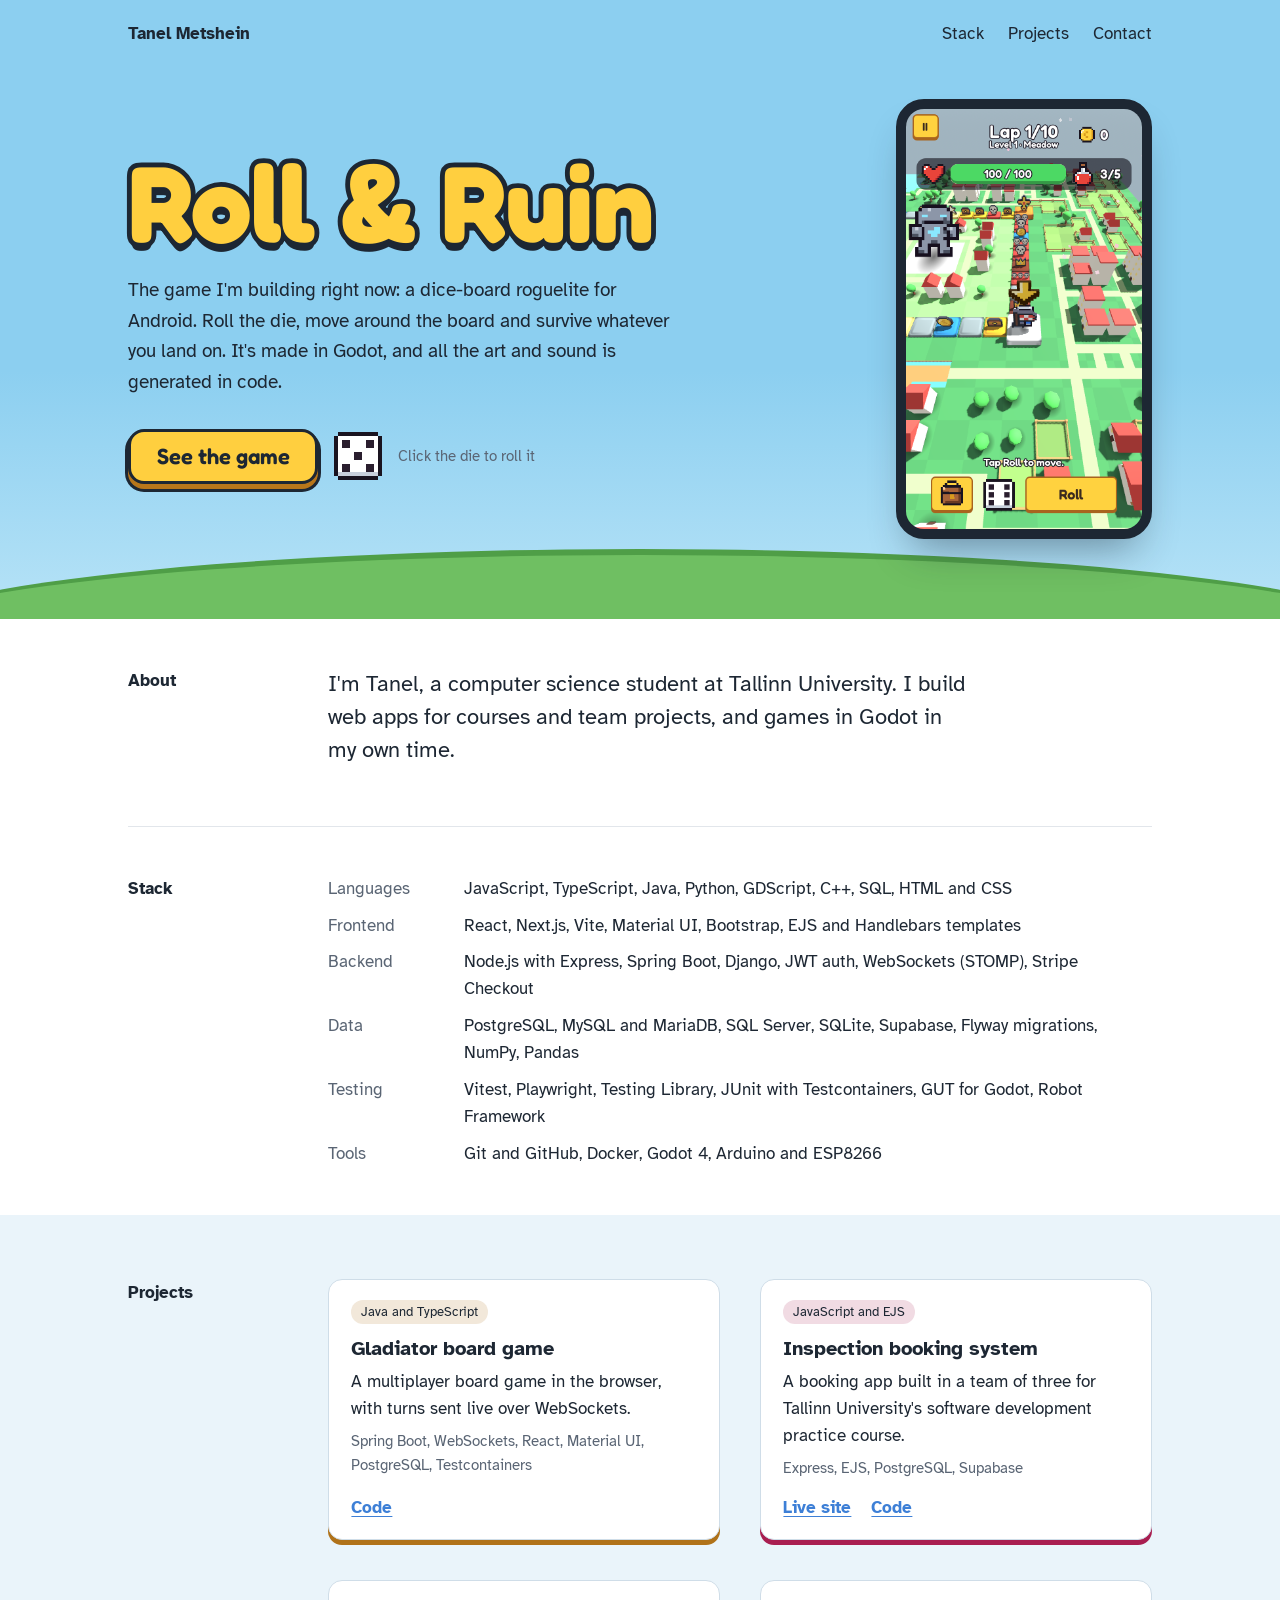
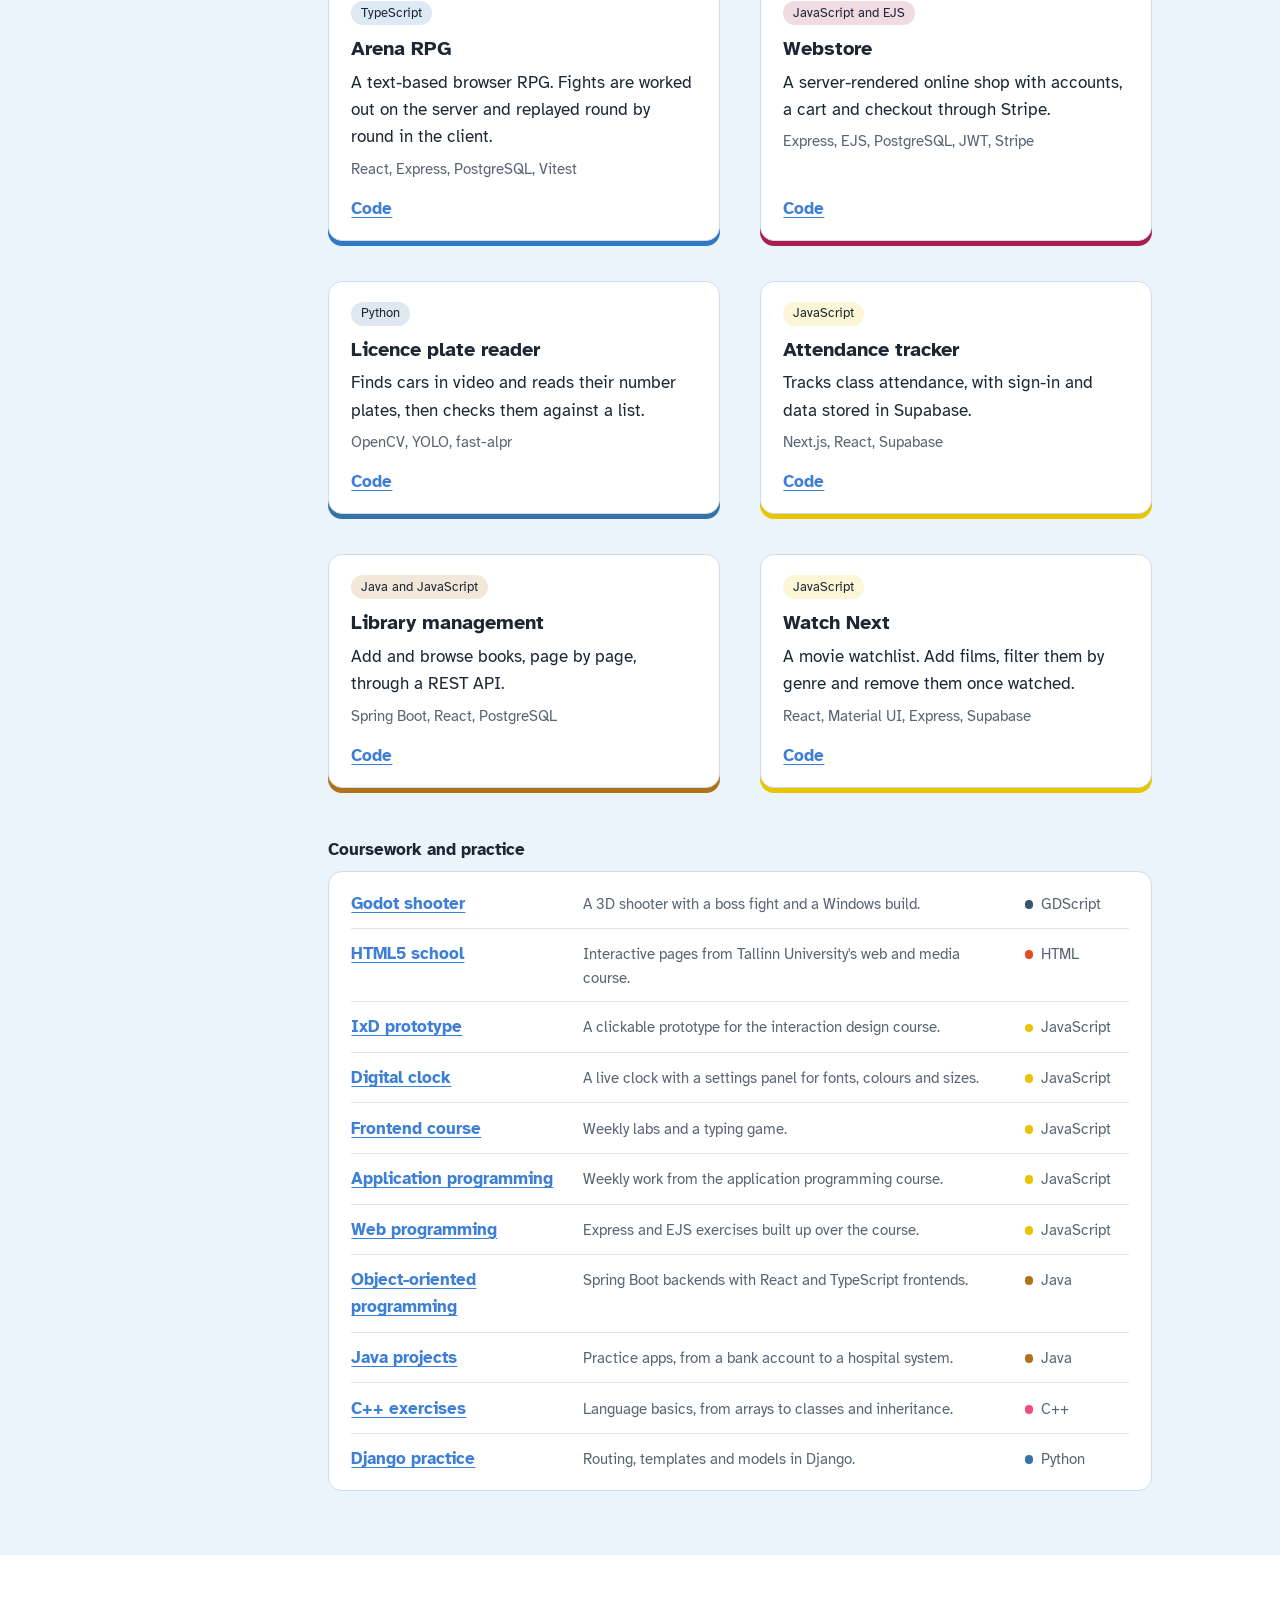
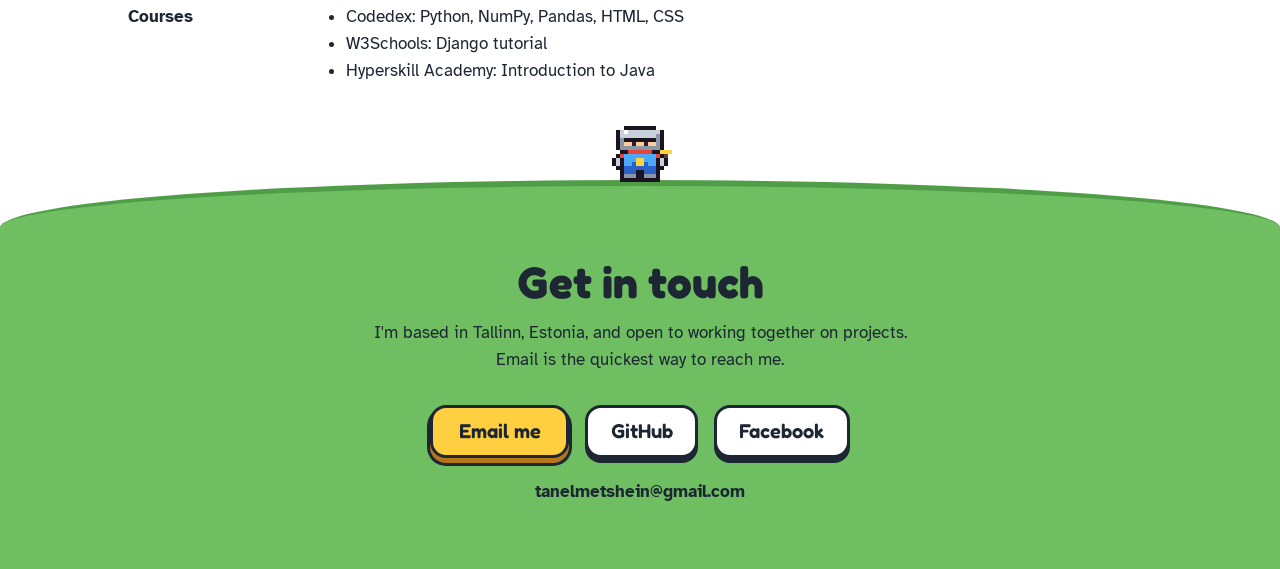
==== commit 2185ed2c: "Curate project list, restyle projects and contact Replace the live GitHub repo list with a hand-pick" ====
--- a/index.html
+++ b/index.html
@@ -76,44 +76,102 @@
             <h2>Projects</h2>
             <div>
                 <ul class="projects">
-                    <li>
-                        <h3><a href="https://github.com/W1ttyRat/Browser-Game">Gladiator board game</a></h3>
+                    <li style="--lang: #b07219">
+                        <p class="lang">Java and TypeScript</p>
+                        <h3>Gladiator board game</h3>
                         <p>A multiplayer board game in the browser, with turns sent live over WebSockets.</p>
-                        <p class="tech">Spring Boot, WebSockets, React, TypeScript, Material UI, PostgreSQL</p>
-                    </li>
-                    <li>
-                        <h3><a href="https://tarkvara-projekt.onrender.com">Inspection booking system</a></h3>
+                        <p class="tech">Spring Boot, WebSockets, React, Material UI, PostgreSQL, Testcontainers</p>
+                        <p class="go"><a href="https://github.com/W1ttyRat/Browser-Game">Code</a></p>
+                    </li>
+                    <li style="--lang: #a91e50">
+                        <p class="lang">JavaScript and EJS</p>
+                        <h3>Inspection booking system</h3>
                         <p>A booking app built in a team of three for Tallinn University's software development
-                            practice course. <a href="https://github.com/W1ttyRat/Tarkvara-Projekt">Source</a></p>
+                            practice course.</p>
                         <p class="tech">Express, EJS, PostgreSQL, Supabase</p>
-                    </li>
-                    <li>
-                        <h3><a href="https://github.com/W1ttyRat/gladiatus">Arena RPG</a></h3>
+                        <p class="go"><a href="https://tarkvara-projekt.onrender.com">Live site</a>
+                            <a href="https://github.com/W1ttyRat/Tarkvara-Projekt">Code</a></p>
+                    </li>
+                    <li style="--lang: #3178c6">
+                        <p class="lang">TypeScript</p>
+                        <h3>Arena RPG</h3>
                         <p>A text-based browser RPG. Fights are worked out on the server and replayed round by round
                             in the client.</p>
-                        <p class="tech">React, TypeScript, Express, PostgreSQL, Vitest</p>
-                    </li>
-                    <li>
-                        <h3><a href="https://github.com/W1ttyRat/AttendanceTracker">Attendance tracker</a></h3>
+                        <p class="tech">React, Express, PostgreSQL, Vitest</p>
+                        <p class="go"><a href="https://github.com/W1ttyRat/gladiatus">Code</a></p>
+                    </li>
+                    <li style="--lang: #a91e50">
+                        <p class="lang">JavaScript and EJS</p>
+                        <h3>Webstore</h3>
+                        <p>A server-rendered online shop with accounts, a cart and checkout through Stripe.</p>
+                        <p class="tech">Express, EJS, PostgreSQL, JWT, Stripe</p>
+                        <p class="go"><a href="https://github.com/W1ttyRat/Webstore">Code</a></p>
+                    </li>
+                    <li style="--lang: #3572a5">
+                        <p class="lang">Python</p>
+                        <h3>Licence plate reader</h3>
+                        <p>Finds cars in video and reads their number plates, then checks them against a list.</p>
+                        <p class="tech">OpenCV, YOLO, fast-alpr</p>
+                        <p class="go"><a href="https://github.com/W1ttyRat/TestCamera">Code</a></p>
+                    </li>
+                    <li style="--lang: #e9c500">
+                        <p class="lang">JavaScript</p>
+                        <h3>Attendance tracker</h3>
                         <p>Tracks class attendance, with sign-in and data stored in Supabase.</p>
                         <p class="tech">Next.js, React, Supabase</p>
-                    </li>
-                    <li>
-                        <h3><a href="https://github.com/W1ttyRat/LibraryManagement">Library management</a></h3>
+                        <p class="go"><a href="https://github.com/W1ttyRat/AttendanceTracker">Code</a></p>
+                    </li>
+                    <li style="--lang: #b07219">
+                        <p class="lang">Java and JavaScript</p>
+                        <h3>Library management</h3>
                         <p>Add and browse books, page by page, through a REST API.</p>
                         <p class="tech">Spring Boot, React, PostgreSQL</p>
-                    </li>
-                    <li>
-                        <h3><a href="https://github.com/W1ttyRat/Watch-next">Watch Next</a></h3>
+                        <p class="go"><a href="https://github.com/W1ttyRat/LibraryManagement">Code</a></p>
+                    </li>
+                    <li style="--lang: #e9c500">
+                        <p class="lang">JavaScript</p>
+                        <h3>Watch Next</h3>
                         <p>A movie watchlist. Add films, filter them by genre and remove them once watched.</p>
                         <p class="tech">React, Material UI, Express, Supabase</p>
+                        <p class="go"><a href="https://github.com/W1ttyRat/Watch-next">Code</a></p>
                     </li>
                 </ul>
 
-                <h3 class="sub">Everything on GitHub</h3>
-                <div id="repos">
-                    <p class="muted">Loading repositories from GitHub…</p>
-                </div>
+                <h3 class="sub">Coursework and practice</h3>
+                <ul class="index">
+                    <li style="--lang: #355570"><a href="https://github.com/W1ttyRat/godot-shooter-game">Godot
+                            shooter</a><span>A 3D shooter with a boss fight and a Windows build.</span><i>GDScript</i>
+                    </li>
+                    <li style="--lang: #e34c26"><a href="https://w1ttyrat.github.io/html5-school/">HTML5
+                            school</a><span>Interactive pages from Tallinn University's web and media
+                            course.</span><i>HTML</i></li>
+                    <li style="--lang: #e9c500"><a href="https://w1ttyrat.github.io/IxD-prototype/">IxD
+                            prototype</a><span>A clickable prototype for the interaction design
+                            course.</span><i>JavaScript</i></li>
+                    <li style="--lang: #e9c500"><a href="https://w1ttyrat.github.io/kodutoo-1/">Digital
+                            clock</a><span>A live clock with a settings panel for fonts, colours and
+                            sizes.</span><i>JavaScript</i></li>
+                    <li style="--lang: #e9c500"><a href="https://github.com/W1ttyRat/eesrakendused">Frontend
+                            course</a><span>Weekly labs and a typing game.</span><i>JavaScript</i></li>
+                    <li style="--lang: #e9c500"><a
+                            href="https://github.com/W1ttyRat/Rakenduste-programmeerimine">Application
+                            programming</a><span>Weekly work from the application programming
+                            course.</span><i>JavaScript</i></li>
+                    <li style="--lang: #e9c500"><a href="https://github.com/W1ttyRat/veeb_projekt">Web
+                            programming</a><span>Express and EJS exercises built up over the
+                            course.</span><i>JavaScript</i></li>
+                    <li style="--lang: #b07219"><a href="https://github.com/W1ttyRat/oo2026">Object-oriented
+                            programming</a><span>Spring Boot backends with React and TypeScript
+                            frontends.</span><i>Java</i></li>
+                    <li style="--lang: #b07219"><a href="https://github.com/W1ttyRat/javaProjects">Java
+                            projects</a><span>Practice apps, from a bank account to a hospital
+                            system.</span><i>Java</i></li>
+                    <li style="--lang: #f34b7d"><a href="https://github.com/W1ttyRat/C-Projects">C++
+                            exercises</a><span>Language basics, from arrays to classes and
+                            inheritance.</span><i>C++</i></li>
+                    <li style="--lang: #3572a5"><a href="https://github.com/W1ttyRat/djangoWeb">Django
+                            practice</a><span>Routing, templates and models in Django.</span><i>Python</i></li>
+                </ul>
             </div>
         </section>
 
@@ -125,18 +183,22 @@
                 <li>Hyperskill Academy: Introduction to Java</li>
             </ul>
         </section>
-
-        <section id="contact" class="row">
-            <h2>Contact</h2>
-            <div>
-                <p>I'm based in Tallinn, Estonia, and open to working together.</p>
-                <p class="links">
-                    <a href="https://github.com/W1ttyRat">GitHub</a>
-                    <a href="https://www.facebook.com/profile.php?id=100008876081985">Facebook</a>
-                </p>
-            </div>
-        </section>
     </main>
+
+    <footer id="contact" class="grass">
+        <img class="pixel knight" src="rollandruin/img/hero.png" alt="" width="64" height="64">
+        <div class="wrap contact">
+            <h2>Get in touch</h2>
+            <p>I'm based in Tallinn, Estonia, and open to working together on projects. Email is the quickest way
+                to reach me.</p>
+            <p class="contact-actions">
+                <a class="btn-gold" href="mailto:tanelmetshein@gmail.com">Email me</a>
+                <a class="btn-plain" href="https://github.com/W1ttyRat">GitHub</a>
+                <a class="btn-plain" href="https://www.facebook.com/profile.php?id=100008876081985">Facebook</a>
+            </p>
+            <p class="email">tanelmetshein@gmail.com</p>
+        </div>
+    </footer>
 </body>
 
 </html>
--- a/style.css
+++ b/style.css
@@ -10,6 +10,8 @@
     --muted: #5a6574;
     --line: #e2e6eb;
     --paper: #ffffff;
+    --tint: #eaf4fa;
+    --panel-line: #cfdde8;
     --body: "Atkinson Hyperlegible", system-ui, sans-serif;
     --game: "Fredoka", "Atkinson Hyperlegible", sans-serif;
 }
@@ -262,17 +264,55 @@
     list-style: none;
 }
 
+.projects {
+    display: grid;
+    grid-template-columns: repeat(2, minmax(0, 1fr));
+    gap: 2.5rem;
+}
+
+/* full-bleed pale sky band behind the whole Projects row */
+#projects {
+    border-top: 0;
+    border-image-source: linear-gradient(var(--tint), var(--tint));
+    border-image-slice: 0 fill;
+    border-image-outset: 0 100vmax;
+    padding: 4rem 0;
+}
+
+#projects + .row {
+    border-top: 0;
+}
+
+/* --lang on each item is the GitHub colour of the project's main language;
+   the hard offset shadow echoes the game's chunky buttons */
 .projects li {
-    padding-bottom: 1.5rem;
+    display: flex;
+    flex-direction: column;
+    padding: 1.25rem 1.4rem 1.1rem;
+    background: var(--paper);
+    border: 1px solid var(--panel-line);
+    border-radius: 14px;
+    box-shadow: 0 5px 0 var(--lang);
 }
 
 .projects h3 {
-    margin: 0 0 0.2rem;
-    font-size: 1.1875rem;
+    margin: 0 0 0.4rem;
+    font-size: 1.25rem;
+    line-height: 1.3;
 }
 
 .projects p {
-    margin: 0;
+    margin: 0 0 0.4rem;
+}
+
+.projects .lang {
+    align-self: flex-start;
+    margin-bottom: 0.7rem;
+    padding: 0.1rem 0.6rem;
+    border-radius: 999px;
+    background: color-mix(in srgb, var(--lang) 16%, white);
+    color: var(--ink);
+    font-size: 0.8125rem;
 }
 
 .tech {
@@ -280,45 +320,140 @@
     font-size: 0.9375rem;
 }
 
+.projects .go {
+    display: flex;
+    gap: 1.25rem;
+    margin: auto 0 0;
+    padding-top: 0.5rem;
+    font-weight: 700;
+}
+
 .sub {
-    margin: 1.5rem 0 1rem;
-    padding-top: 1.5rem;
+    margin: 3rem 0 0.5rem;
+    font-size: 1.0625rem;
+}
+
+.index {
+    margin: 0;
+    padding: 0.4rem 1.4rem;
+    list-style: none;
+    background: var(--paper);
+    border: 1px solid var(--panel-line);
+    border-radius: 14px;
+}
+
+.index li {
+    display: grid;
+    grid-template-columns: 13rem minmax(0, 1fr) 6.5rem;
+    gap: 0.25rem 1.5rem;
+    align-items: baseline;
+    padding: 0.7rem 0;
+}
+
+.index li + li {
     border-top: 1px solid var(--line);
-    font-size: 1.0625rem;
-}
-
-.repo-group {
-    display: grid;
-    grid-template-columns: 7rem minmax(0, 1fr);
-    gap: 0 1.5rem;
-    margin-bottom: 1rem;
-}
-
-.repo-group h4 {
-    margin: 0;
-    font-weight: 400;
-    color: var(--muted);
-}
-
-.repo-group ul {
-    margin: 0;
-    padding: 0;
-    list-style: none;
-}
-
-.repo-group span {
+}
+
+.index a {
+    font-weight: 700;
+}
+
+.index span,
+.index i {
     color: var(--muted);
     font-size: 0.9375rem;
 }
 
+.index i {
+    font-style: normal;
+}
+
+.index i::before {
+    content: "";
+    display: inline-block;
+    width: 0.55rem;
+    height: 0.55rem;
+    margin-right: 0.45rem;
+    border-radius: 50%;
+    background: var(--lang);
+}
+
 .plain {
     margin: 0;
     padding-left: 1.1rem;
 }
 
-.links {
-    display: flex;
-    gap: 1.5rem;
+/* ---------- Contact: grass band, the bookend to the sky hero ---------- */
+
+.grass {
+    position: relative;
+    margin-top: 3rem;
+    padding: 4.5rem 0 4rem;
+    background: var(--grass);
+    border-top: 6px solid var(--grass-dark);
+    border-radius: 50% 50% 0 0 / 3rem 3rem 0 0;
+}
+
+/* the knight from the game, standing on the hill */
+.knight {
+    position: absolute;
+    top: -64px;
+    left: 50%;
+    transform: translateX(-50%);
+}
+
+.contact {
+    text-align: center;
+}
+
+.contact h2 {
+    margin: 0 0 0.75rem;
+    font: 700 clamp(2rem, 5vw, 2.75rem)/1.1 var(--game);
+}
+
+.contact p {
+    max-width: 34rem;
+    margin: 0 auto;
+}
+
+.contact-actions {
+    display: flex;
+    flex-wrap: wrap;
+    justify-content: center;
+    gap: 1rem;
+    padding: 2rem 0 1.25rem;
+}
+
+.btn-plain {
+    display: inline-block;
+    padding: 0.7rem 1.4rem;
+    font: 600 1.25rem/1.2 var(--game);
+    color: var(--ink);
+    text-decoration: none;
+    background: var(--paper);
+    border: 3px solid var(--ink);
+    border-radius: 16px;
+    box-shadow: 0 5px 0 var(--ink);
+    transition: transform 80ms, box-shadow 80ms;
+}
+
+.btn-plain:hover {
+    color: var(--ink);
+    background: var(--tint);
+}
+
+.btn-plain:active {
+    transform: translateY(4px);
+    box-shadow: 0 1px 0 var(--ink);
+}
+
+.contact .btn-gold {
+    font-size: 1.25rem;
+}
+
+.email {
+    font-weight: 700;
+    user-select: all;
 }
 
 /* ---------- Roll & Ruin page ---------- */
@@ -414,7 +549,7 @@
 
     .row,
     .stack,
-    .repo-group {
+    .projects {
         grid-template-columns: 1fr;
     }
 
@@ -422,9 +557,17 @@
         padding: 2.25rem 0;
     }
 
-    .stack dd,
-    .repo-group ul {
+    .stack dd {
         margin-bottom: 0.75rem;
+    }
+
+    .index li {
+        grid-template-columns: minmax(0, 1fr) auto;
+    }
+
+    .index span {
+        grid-row: 2;
+        grid-column: 1 / -1;
     }
 
     .intro {
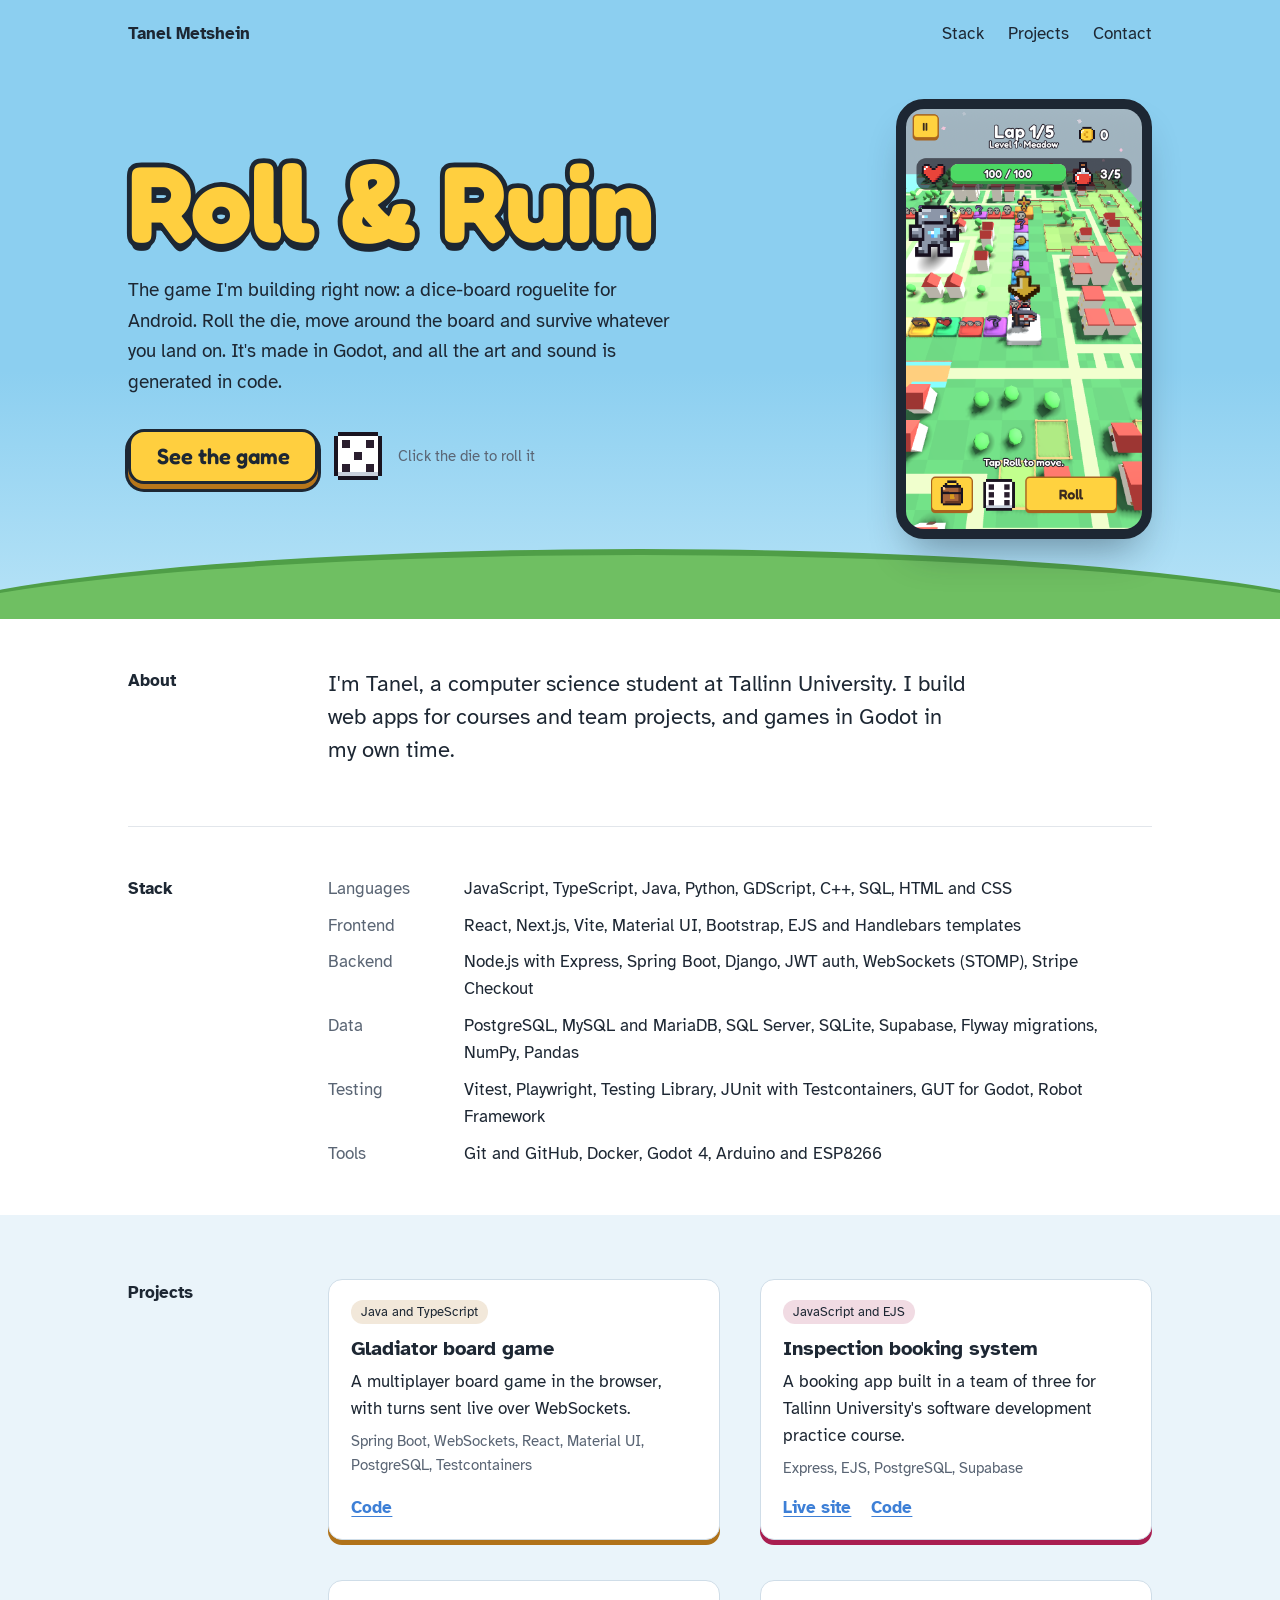
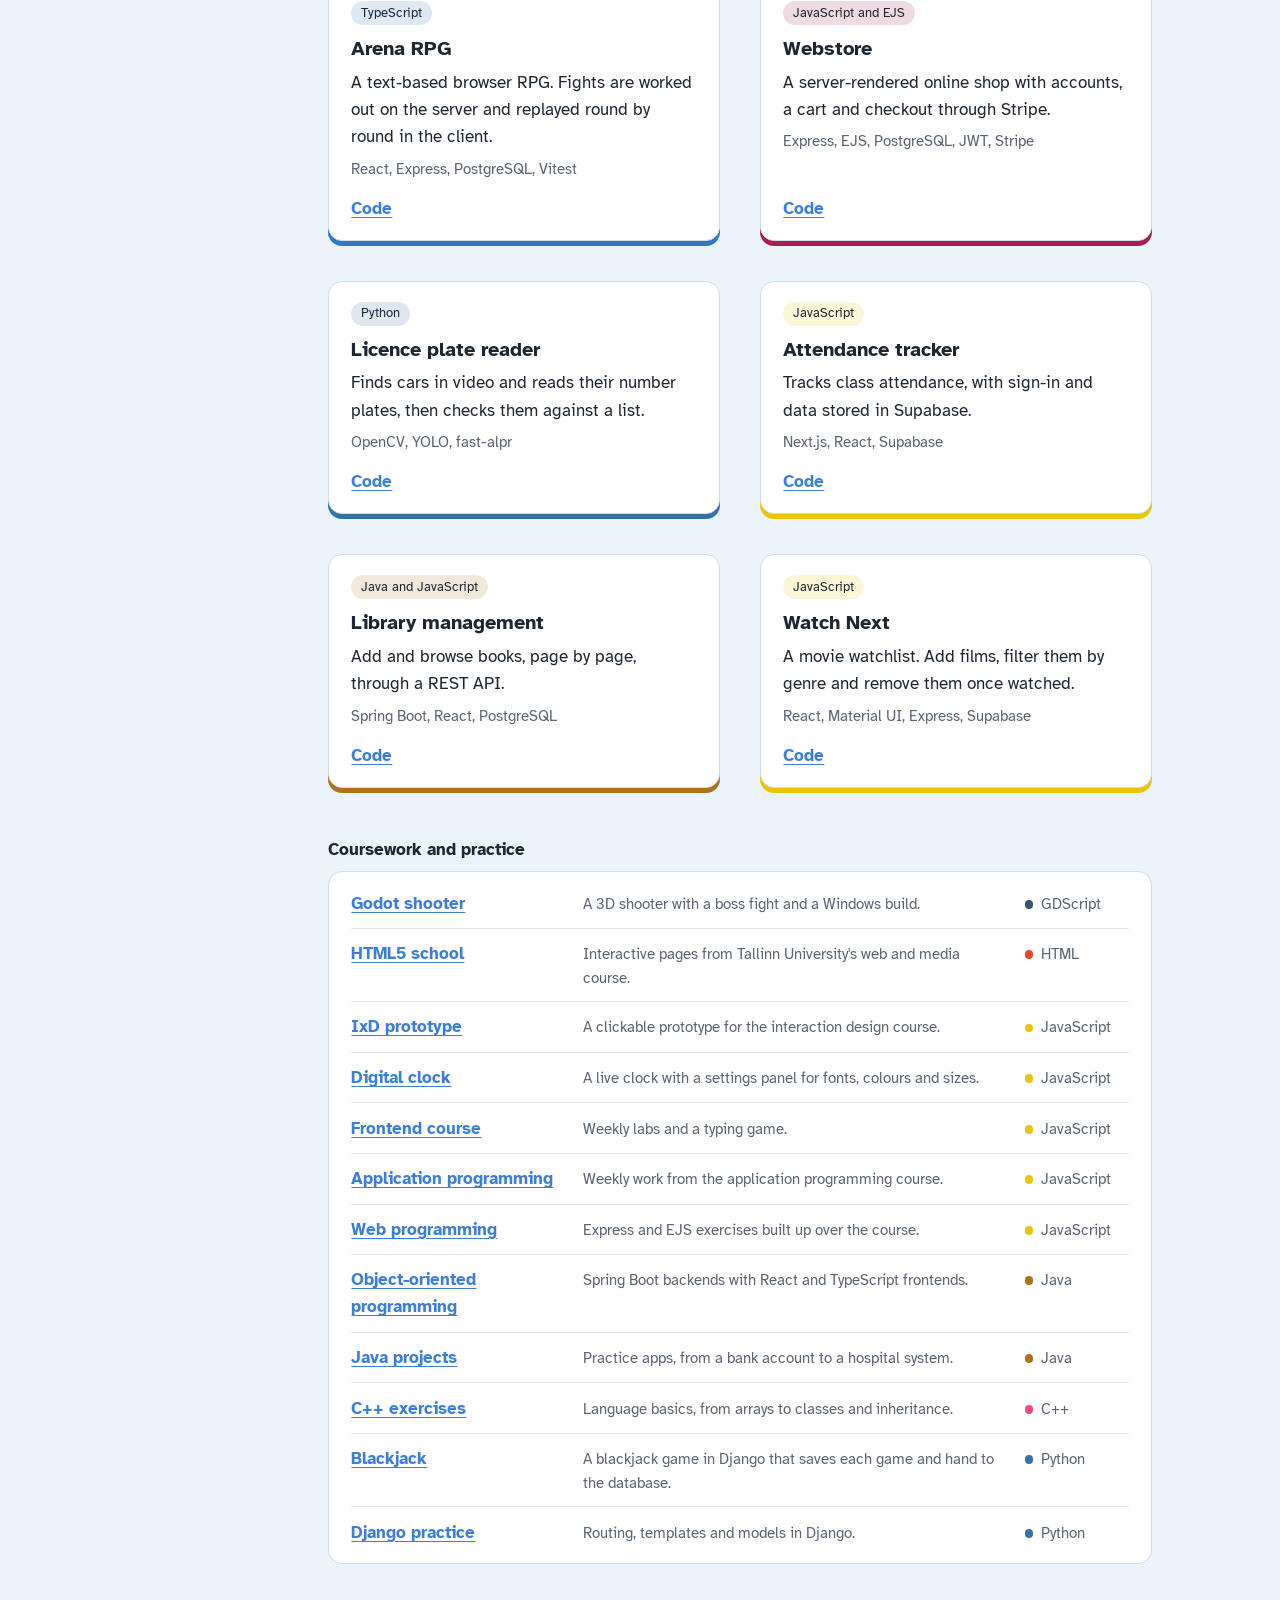
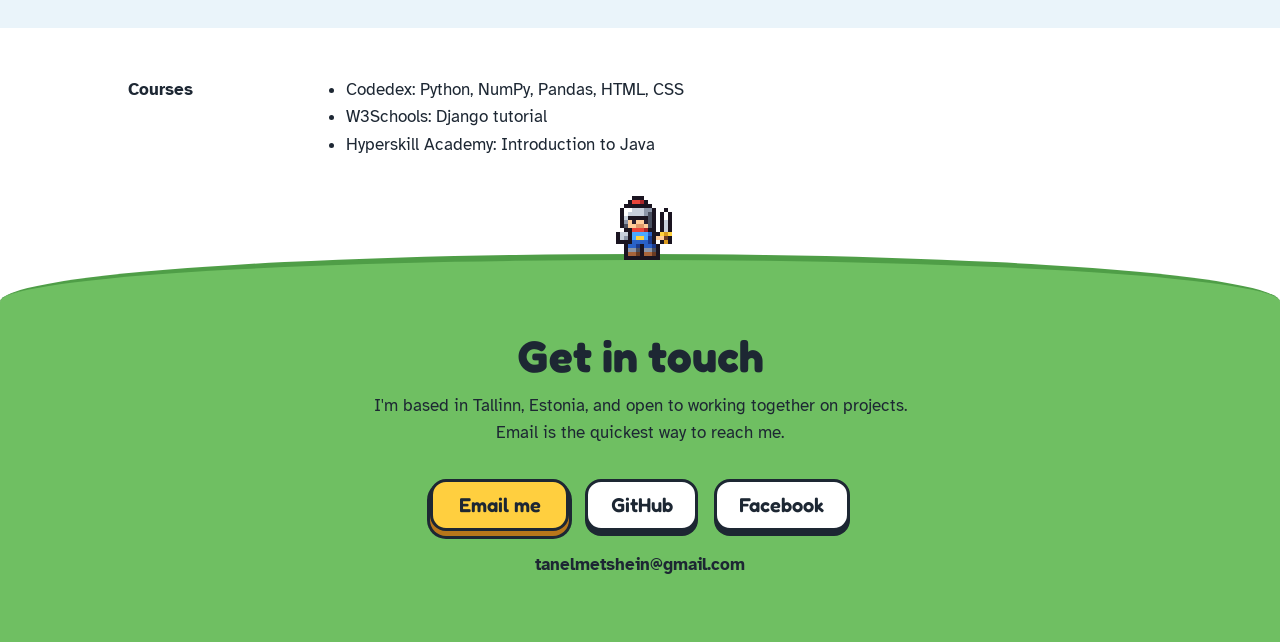
==== commit 303978a3: "Add Blackjack project and AdMob app-ads.txt" ====
--- a/index.html
+++ b/index.html
@@ -169,6 +169,10 @@
                     <li style="--lang: #f34b7d"><a href="https://github.com/W1ttyRat/C-Projects">C++
                             exercises</a><span>Language basics, from arrays to classes and
                             inheritance.</span><i>C++</i></li>
+                    <li style="--lang: #3572a5"><a
+                            href="https://github.com/W1ttyRat/blackjack/tree/main/.venv/cardgame">Blackjack</a><span>A
+                            blackjack game in Django that saves each game and hand to the
+                            database.</span><i>Python</i></li>
                     <li style="--lang: #3572a5"><a href="https://github.com/W1ttyRat/djangoWeb">Django
                             practice</a><span>Routing, templates and models in Django.</span><i>Python</i></li>
                 </ul>
